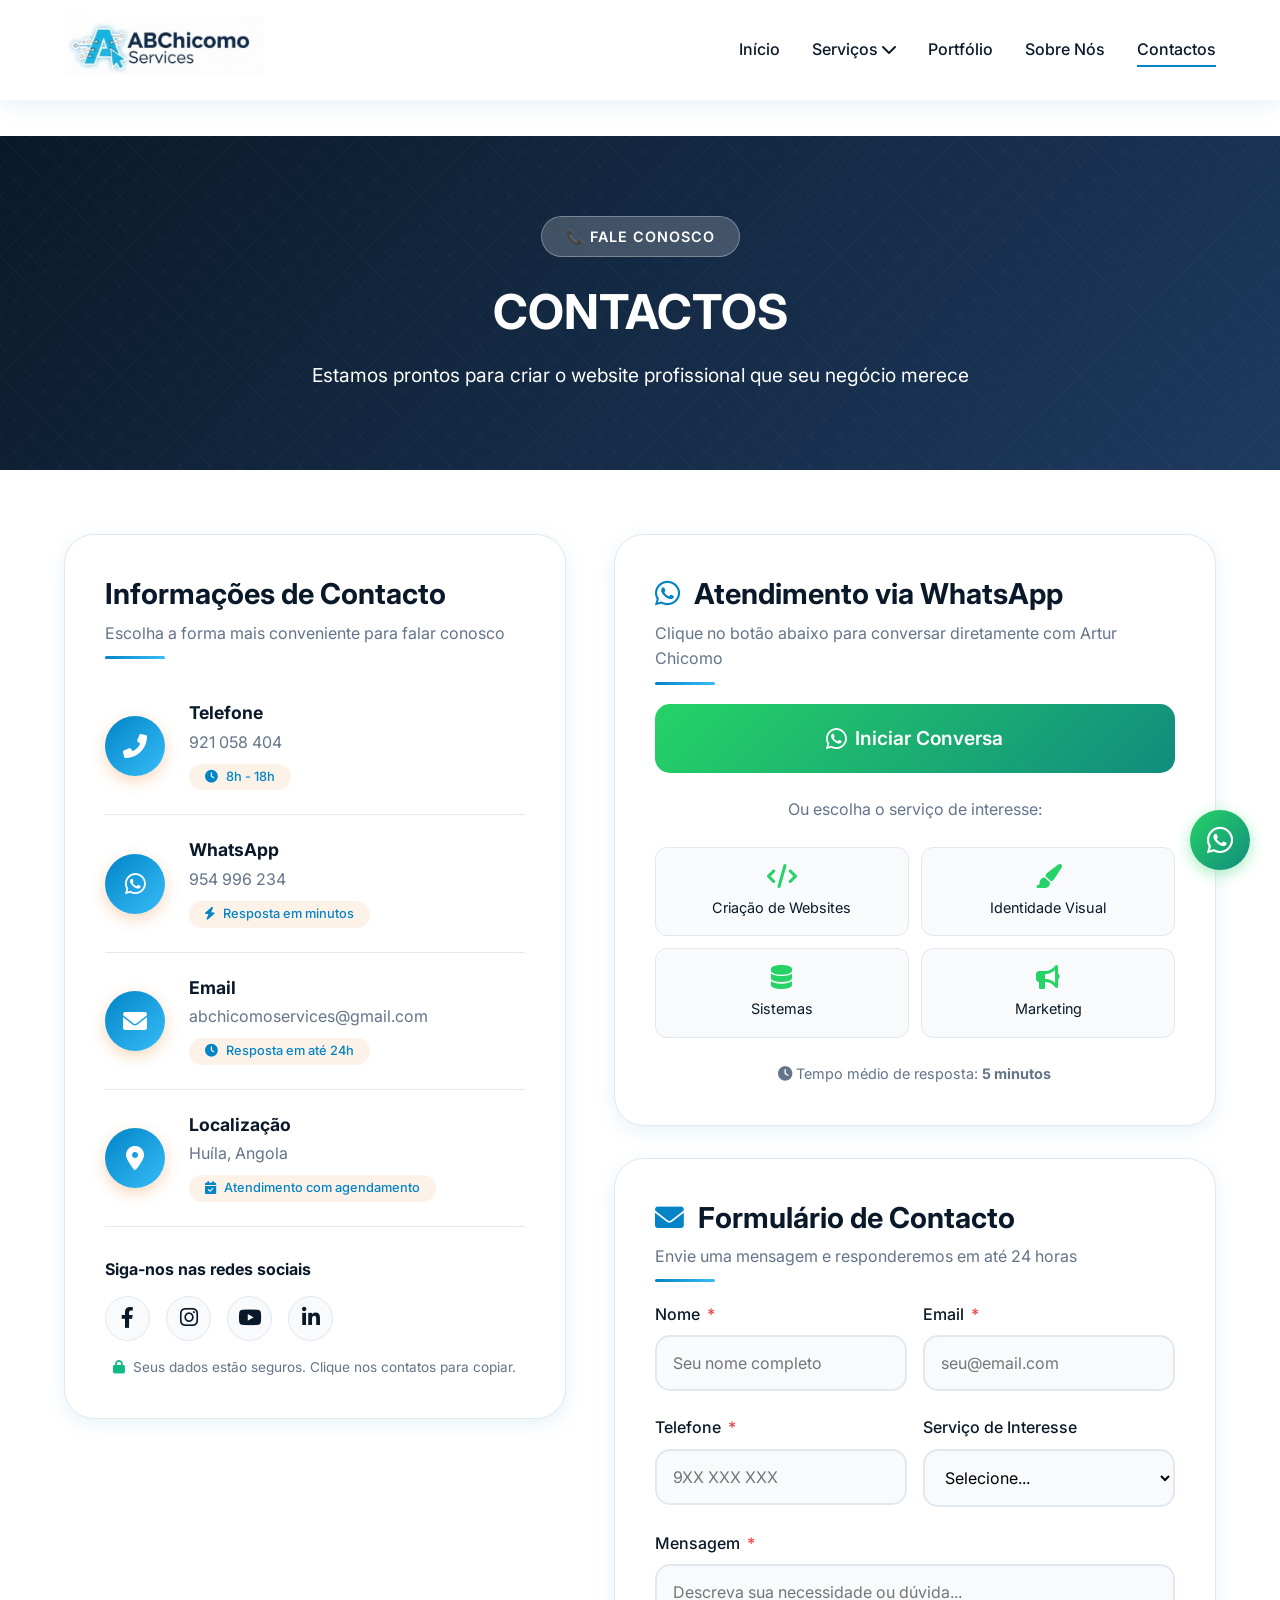
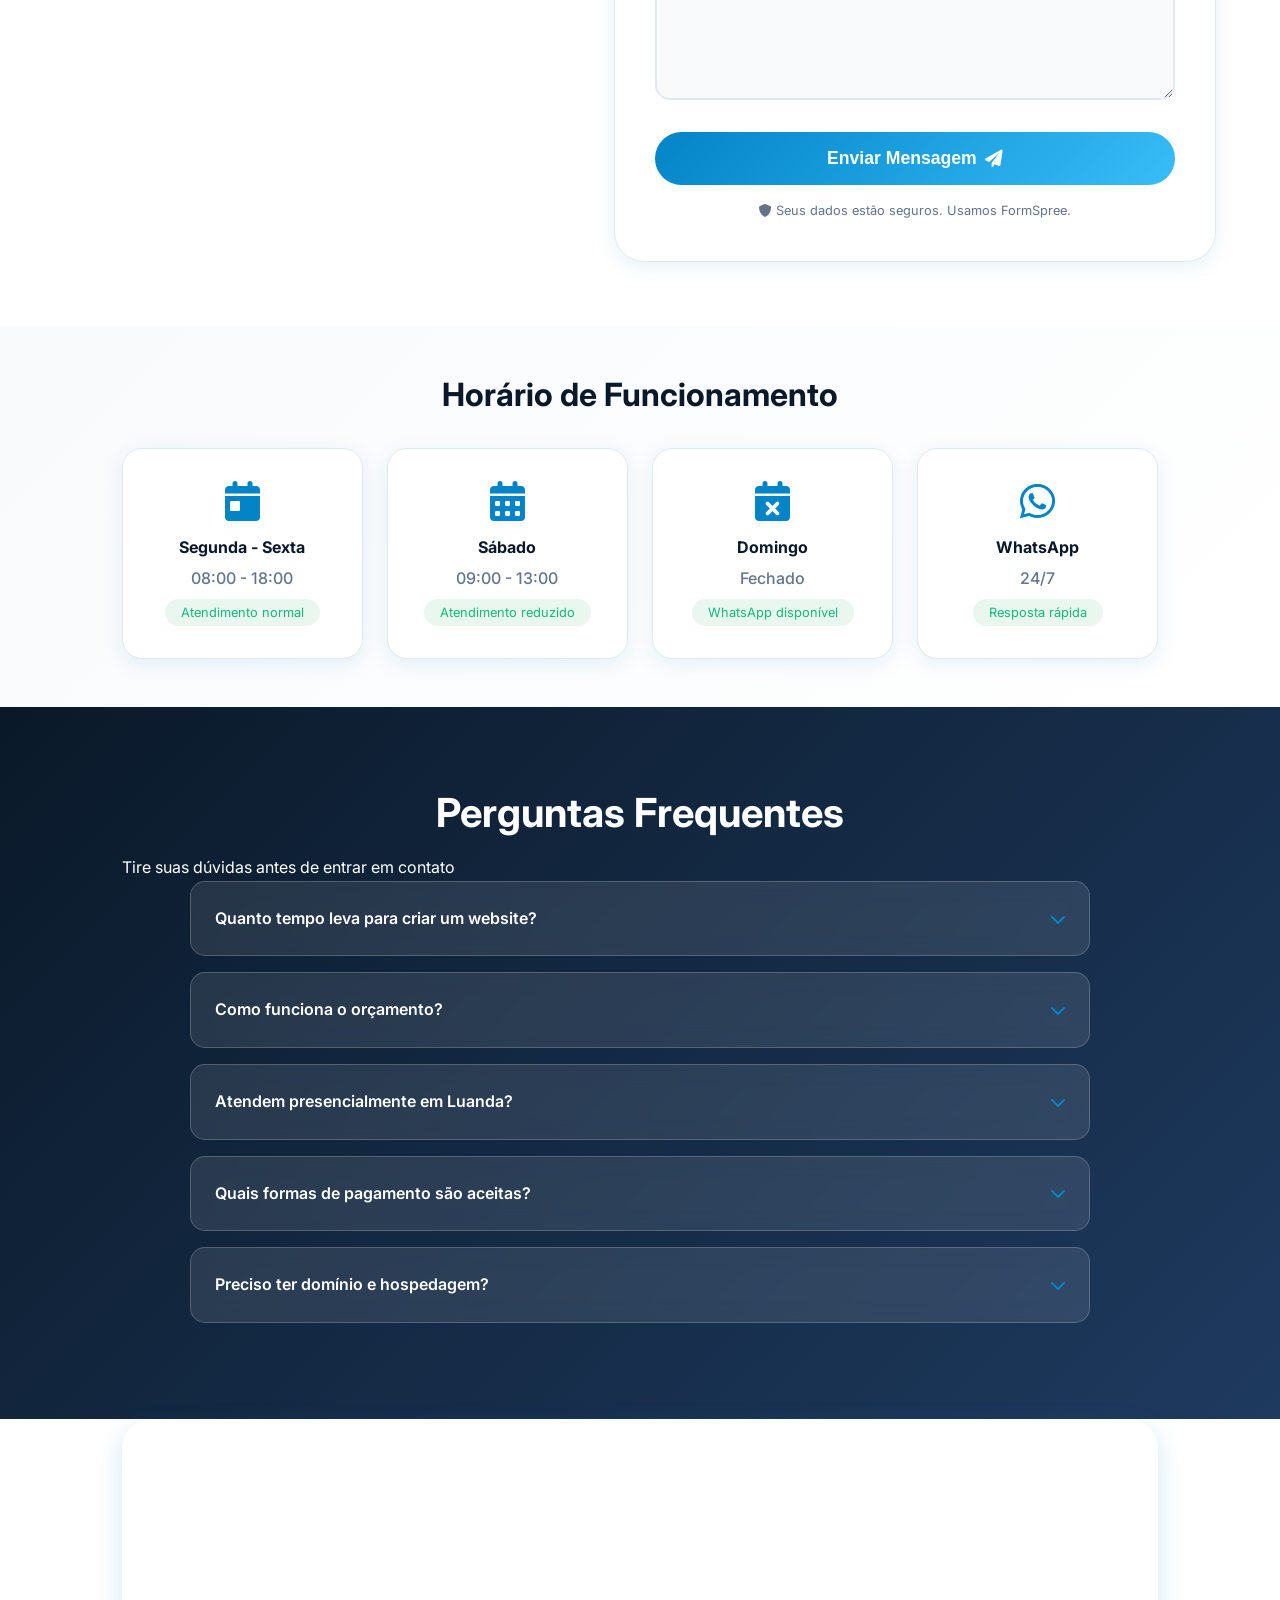
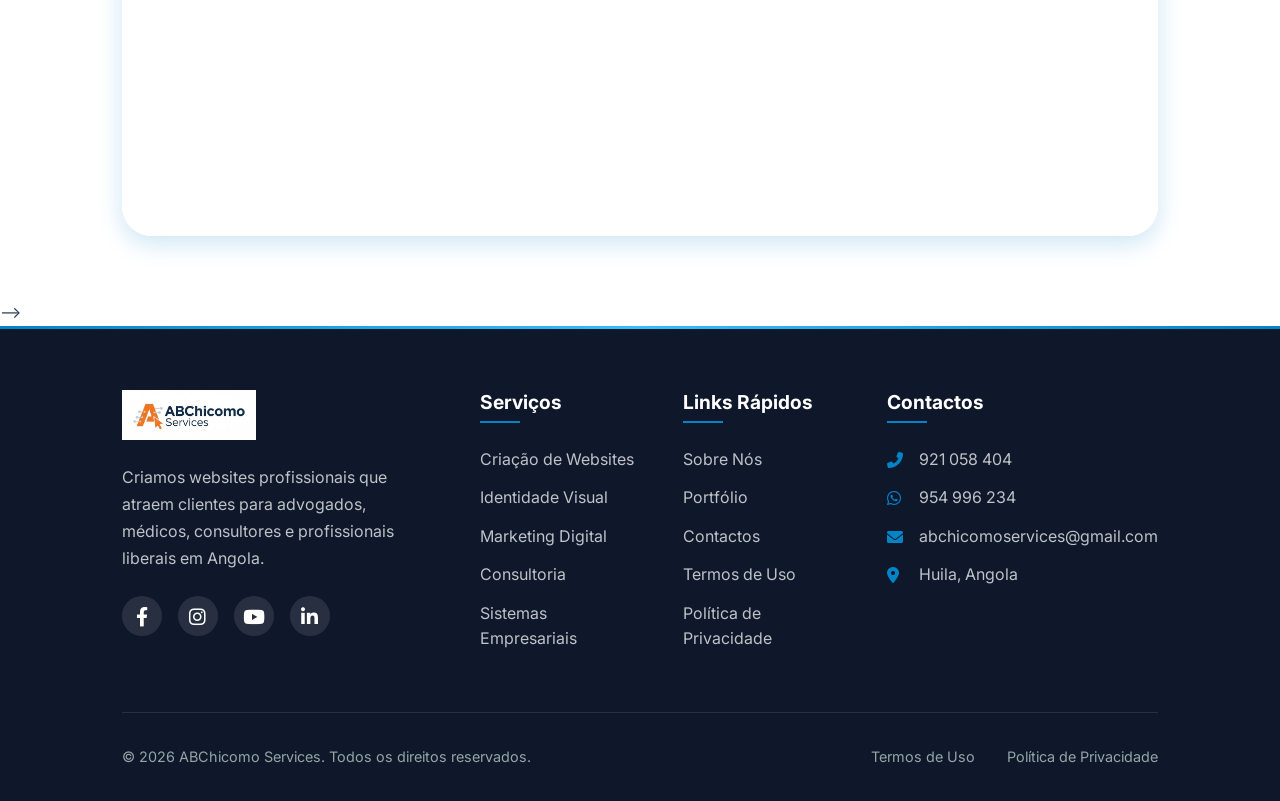
==== contato.html @ 0110e96f "Add files via upload" ====
<!doctype html>
<html lang="pt-AO">

<head>
    <meta charset="UTF-8" />
    <meta name="viewport" content="width=device-width, initial-scale=1.0" />
    <link rel="icon" type="image/x-icon" href="images/website/favicon.ico">
    <!-- Google tag (gtag.js) - Google Analytics -->
    <script async src="https://www.googletagmanager.com/gtag/js?id=G-79BJNDZDJR"></script>
    <script>
        window.dataLayer = window.dataLayer || [];
        function gtag() { dataLayer.push(arguments); }
        gtag('js', new Date());

        gtag('config', 'G-79BJNDZDJR');
    </script>

    <!-- TÍTULO OTIMIZADO PARA SEO -->
    <title>ABChicomo Services - Contactos | Criação de Sites em Angola</title>

    <!-- META DESCRIPTION OTIMIZADA -->
    <meta name="description"
        content="Entre em contacto com a ABChicomo Services. Atendimento via WhatsApp, telefone, email ou formulário. Especialistas em criação de websites para profissionais liberais em Angola." />

    <!-- PALAVRAS-CHAVE -->
    <meta name="keywords"
        content="contacto ABChicomo, WhatsApp Angola, criação de sites Luanda, telefone Artur Chicomo, email ABChicomo Services" />

    <!-- AUTHOR -->
    <meta name="author" content="Artur Chicomo - ABChicomo Services" />

    <!-- ROBOTS -->
    <meta name="robots" content="index, follow" />

    <!-- OPEN GRAPH PARA REDES SOCIAIS -->
    <meta property="og:title" content="Contactos - ABChicomo Services" />
    <meta property="og:description"
        content="Fale conosco pelo WhatsApp, telefone ou email. Estamos prontos para criar seu website profissional." />
    <meta property="og:type" content="website" />
    <meta property="og:url" content="https://abchicomo.vercel.app/contato.html" />
    <meta property="og:image" content="https://abchicomo.vercel.com/images/ABChicomo1.png" />

    <!-- FAVICON -->
    <link rel="icon" type="image/x-icon" href="images/website/favicon.ico">

    <!-- CSS PRINCIPAL -->
    <link rel="stylesheet" href="css/style.css" />

    <!-- CSS RESPONSIVO -->
    <link rel="stylesheet" href="css/responsive.css" />

    <!-- FONT AWESOME -->
    <link rel="stylesheet" href="https://cdnjs.cloudflare.com/ajax/libs/font-awesome/6.0.0/css/all.min.css" />

    <!-- GOOGLE FONTS -->
    <link href="https://fonts.googleapis.com/css2?family=Inter:wght@300;400;500;600;700&display=swap"
        rel="stylesheet" />

    <style>
        /* ===== ESTILOS ESPECÍFICOS DA PÁGINA DE CONTATO ===== */

        /* Hero Section */
        .contact-hero {
            background: linear-gradient(135deg,
                    var(--primary-color),
                    var(--secondary-color));
            color: white;
            padding: 5rem 5%;
            text-align: center;
            position: relative;
            overflow: hidden;
        }

        .contact-hero::before {
            content: "";
            position: absolute;
            top: 0;
            left: 0;
            right: 0;
            bottom: 0;
            background: url('data:image/svg+xml,<svg xmlns="http://www.w3.org/2000/svg" viewBox="0 0 100 100" opacity="0.1"><path d="M0 0 L100 100 M100 0 L0 100" stroke="white" stroke-width="1"/></svg>');
            background-size: 30px 30px;
            animation: move 20s linear infinite;
        }

        @keyframes move {
            from {
                transform: translateX(-50%) translateY(-50%);
            }

            to {
                transform: translateX(50%) translateY(50%);
            }
        }

        .contact-hero .container {
            position: relative;
            z-index: 2;
        }

        .contact-hero h1 {
            color: white;
            font-size: clamp(2rem, 5vw, 3rem);
            margin-bottom: 1rem;
            animation: fadeInUp 1s ease;
        }

        .contact-hero p {
            font-size: 1.2rem;
            opacity: 0.95;
            max-width: 700px;
            margin: 0 auto;
            animation: fadeInUp 1s ease 0.2s both;
        }

        .hero-badge {
            display: inline-block;
            background: rgba(255, 255, 255, 0.2);
            color: white;
            padding: 0.5rem 1.5rem;
            border-radius: 50px;
            font-weight: 600;
            font-size: 0.9rem;
            letter-spacing: 1px;
            margin-bottom: 1.5rem;
            backdrop-filter: blur(5px);
            border: 1px solid rgba(255, 255, 255, 0.3);
        }

        /* Grid Principal */
        .contact-grid {
            display: grid;
            grid-template-columns: 1fr 1.2fr;
            gap: 3rem;
            max-width: 1400px;
            margin: 0 auto;
            padding: 4rem 5%;
        }

        /* Cards de Informação */
        .contact-info-card {
            background: var(--white);
            border-radius: 30px;
            padding: 2.5rem;
            box-shadow: var(--shadow);
            height: fit-content;
            border: 1px solid var(--gray-light);
            transition: var(--transition);
        }

        .contact-info-card:hover {
            box-shadow: var(--shadow-hover);
        }

        .info-header {
            margin-bottom: 2rem;
            position: relative;
        }

        .info-header h3 {
            font-size: 1.8rem;
            color: var(--primary-color);
            margin-bottom: 0.5rem;
        }

        .info-header p {
            color: var(--gray);
        }

        .info-header::after {
            content: "";
            position: absolute;
            bottom: -0.8rem;
            left: 0;
            width: 60px;
            height: 3px;
            background: linear-gradient(90deg,
                    var(--accent-color),
                    var(--accent-light));
            border-radius: 3px;
        }

        .info-detail {
            display: flex;
            align-items: center;
            gap: 1.5rem;
            padding: 1.5rem 0;
            border-bottom: 1px solid var(--gray-light);
            transition: var(--transition);
            cursor: pointer;
        }

        .info-detail:hover {
            background: var(--light-bg);
            padding-left: 1rem;
            border-radius: 10px;
        }

        .info-detail:last-child {
            border-bottom: none;
        }

        .info-icon {
            width: 60px;
            height: 60px;
            background: linear-gradient(135deg,
                    var(--accent-color),
                    var(--accent-light));
            border-radius: 50%;
            display: flex;
            align-items: center;
            justify-content: center;
            color: white;
            font-size: 1.5rem;
            box-shadow: 0 5px 15px rgba(230, 126, 34, 0.3);
            transition: var(--transition);
        }

        .info-detail:hover .info-icon {
            transform: scale(1.1) rotate(5deg);
        }

        .info-text h4 {
            font-size: 1.1rem;
            margin-bottom: 0.3rem;
            color: var(--primary-color);
        }

        .info-text p,
        .info-text a {
            color: var(--gray);
            text-decoration: none;
            transition: var(--transition);
            font-size: 1rem;
        }

        .info-text a:hover {
            color: var(--accent-color);
        }

        .info-badge {
            display: inline-block;
            background: rgba(230, 126, 34, 0.1);
            color: var(--accent-color);
            padding: 0.2rem 1rem;
            border-radius: 50px;
            font-size: 0.8rem;
            font-weight: 500;
            margin-top: 0.5rem;
        }

        .info-badge i {
            margin-right: 0.3rem;
        }

        /* Redes Sociais */
        .social-section {
            margin-top: 2rem;
        }

        .social-section h4 {
            margin-bottom: 1rem;
            color: var(--primary-color);
        }

        .social-grid {
            display: flex;
            gap: 1rem;
            flex-wrap: wrap;
        }

        .social-circle {
            width: 45px;
            height: 45px;
            background: var(--light-bg);
            border-radius: 50%;
            display: flex;
            align-items: center;
            justify-content: center;
            color: var(--primary-color);
            font-size: 1.3rem;
            transition: var(--transition);
            text-decoration: none;
            border: 1px solid var(--gray-light);
        }

        .social-circle:hover {
            background: var(--accent-color);
            color: white;
            transform: translateY(-5px);
            border-color: var(--accent-color);
        }

        /* Cards de Formulário */
        .contact-form-card {
            background: var(--white);
            border-radius: 30px;
            padding: 2.5rem;
            box-shadow: var(--shadow);
            margin-bottom: 2rem;
            border: 1px solid var(--gray-light);
            transition: var(--transition);
        }

        .contact-form-card:hover {
            box-shadow: var(--shadow-hover);
        }

        .contact-form-card:last-child {
            margin-bottom: 0;
        }

        .form-header {
            margin-bottom: 2rem;
            position: relative;
        }

        .form-header h3 {
            font-size: 1.8rem;
            color: var(--primary-color);
            margin-bottom: 0.5rem;
        }

        .form-header h3 i {
            color: var(--accent-color);
            margin-right: 0.5rem;
        }

        .form-header p {
            color: var(--gray);
        }

        .form-header::after {
            content: "";
            position: absolute;
            bottom: -0.8rem;
            left: 0;
            width: 60px;
            height: 3px;
            background: linear-gradient(90deg,
                    var(--accent-color),
                    var(--accent-light));
            border-radius: 3px;
        }

        /* Formulário */
        .form-group {
            margin-bottom: 1.5rem;
        }

        .form-group label {
            display: block;
            margin-bottom: 0.5rem;
            font-weight: 500;
            color: var(--primary-color);
        }

        .form-group label span {
            color: var(--danger-color);
            margin-left: 0.2rem;
        }

        .form-group input,
        .form-group select,
        .form-group textarea {
            width: 100%;
            padding: 1rem;
            border: 2px solid var(--gray-light);
            border-radius: 15px;
            font-size: 1rem;
            transition: var(--transition);
            background: var(--light-bg);
            font-family: inherit;
        }

        .form-group input:focus,
        .form-group select:focus,
        .form-group textarea:focus {
            outline: none;
            border-color: var(--accent-color);
            background: var(--white);
            box-shadow: 0 0 0 4px rgba(230, 126, 34, 0.1);
        }

        .form-group textarea {
            resize: vertical;
            min-height: 120px;
        }

        .form-row {
            display: grid;
            grid-template-columns: 1fr 1fr;
            gap: 1rem;
        }

        /* Botões */
        .btn-submit {
            background: linear-gradient(135deg,
                    var(--accent-color),
                    var(--accent-light));
            color: white;
            border: none;
            padding: 1rem 2rem;
            border-radius: 50px;
            font-size: 1.1rem;
            font-weight: 600;
            cursor: pointer;
            transition: var(--transition);
            width: 100%;
            display: flex;
            align-items: center;
            justify-content: center;
            gap: 0.5rem;
        }

        .btn-submit:hover {
            transform: translateY(-3px);
            box-shadow: 0 10px 25px rgba(230, 126, 34, 0.3);
        }

        .btn-submit i {
            transition: var(--transition);
        }

        .btn-submit:hover i {
            transform: translateX(5px);
        }

        .btn-whatsapp {
            background: linear-gradient(135deg, #25d366, #128c7e);
            color: white;
            border: none;
            padding: 1.2rem;
            border-radius: 15px;
            font-size: 1.2rem;
            font-weight: 600;
            cursor: pointer;
            transition: var(--transition);
            width: 100%;
            display: flex;
            align-items: center;
            justify-content: center;
            gap: 0.5rem;
            text-decoration: none;
            margin-bottom: 1.5rem;
        }

        .btn-whatsapp:hover {
            transform: translateY(-3px);
            box-shadow: 0 10px 25px rgba(37, 211, 102, 0.3);
        }

        .btn-whatsapp i {
            font-size: 1.5rem;
        }

        /* Opções de WhatsApp */
        .whatsapp-options {
            display: grid;
            grid-template-columns: repeat(2, 1fr);
            gap: 0.8rem;
            margin: 1.5rem 0;
        }

        .whatsapp-option {
            background: var(--light-bg);
            padding: 1rem 0.8rem;
            border-radius: 12px;
            text-align: center;
            text-decoration: none;
            color: var(--primary-color);
            font-size: 0.9rem;
            transition: var(--transition);
            border: 1px solid var(--gray-light);
            display: flex;
            flex-direction: column;
            align-items: center;
            gap: 0.3rem;
        }

        .whatsapp-option i {
            font-size: 1.5rem;
            color: #25d366;
            margin-bottom: 0.2rem;
        }

        .whatsapp-option:hover {
            background: #25d366;
            color: white;
            border-color: #25d366;
            transform: translateY(-3px);
            box-shadow: 0 5px 15px rgba(37, 211, 102, 0.2);
        }

        .whatsapp-option:hover i {
            color: white;
        }

        /* Horário de Funcionamento */
        .hours-section {
            padding: 3rem 5%;
            background: linear-gradient(135deg, var(--light-bg), white);
        }

        .hours-section h3 {
            text-align: center;
            font-size: 2rem;
            margin-bottom: 2rem;
            color: var(--primary-color);
        }

        .business-hours {
            display: grid;
            grid-template-columns: repeat(auto-fit, minmax(200px, 1fr));
            gap: 1.5rem;
            max-width: 1200px;
            margin: 0 auto;
        }

        .hours-item {
            background: var(--white);
            padding: 2rem 1.5rem;
            border-radius: 20px;
            text-align: center;
            box-shadow: var(--shadow);
            transition: var(--transition);
            border: 1px solid var(--gray-light);
        }

        .hours-item:hover {
            transform: translateY(-5px);
            box-shadow: var(--shadow-hover);
            border-color: var(--accent-color);
        }

        .hours-item i {
            font-size: 2.5rem;
            color: var(--accent-color);
            margin-bottom: 1rem;
        }

        .hours-item h4 {
            margin-bottom: 0.5rem;
            color: var(--primary-color);
        }

        .hours-item p {
            color: var(--gray);
            font-weight: 500;
        }

        .hours-badge {
            display: inline-block;
            background: rgba(39, 174, 96, 0.1);
            color: var(--success-color);
            padding: 0.2rem 1rem;
            border-radius: 50px;
            font-size: 0.8rem;
            margin-top: 0.5rem;
        }

        /* FAQ Section */
        .faq-contact {
            background: linear-gradient(135deg,
                    var(--primary-color),
                    var(--secondary-color));
            padding: 5rem 5%;
            color: white;
        }

        .faq-contact h2 {
            color: white;
            text-align: center;
            font-size: clamp(2rem, 4vw, 2.5rem);
            margin-bottom: 1rem;
        }

        .faq-contact>p {
            text-align: center;
            color: rgba(255, 255, 255, 0.8);
            margin-bottom: 3rem;
        }

        .faq-grid {
            max-width: 900px;
            margin: 0 auto;
        }

        .faq-item {
            background: rgba(255, 255, 255, 0.1);
            border-radius: 15px;
            margin-bottom: 1rem;
            overflow: hidden;
            backdrop-filter: blur(10px);
            border: 1px solid rgba(255, 255, 255, 0.2);
        }

        .faq-question {
            padding: 1.5rem;
            cursor: pointer;
            display: flex;
            justify-content: space-between;
            align-items: center;
            font-weight: 600;
            color: white;
            transition: var(--transition);
        }

        .faq-question:hover {
            background: rgba(255, 255, 255, 0.15);
        }

        .faq-question i {
            transition: var(--transition);
            color: var(--accent-color);
        }

        .faq-question.active i {
            transform: rotate(180deg);
        }

        .faq-answer {
            padding: 0 1.5rem 1.5rem;
            color: rgba(255, 255, 255, 0.8);
            line-height: 1.6;
            display: none;
        }

        .faq-answer.show {
            display: block;
        }

        /* Mapa (opcional) */
        .map-section {
            padding: 0 5% 4rem;
        }

        .map-container {
            max-width: 1200px;
            margin: 0 auto;
            border-radius: 30px;
            overflow: hidden;
            box-shadow: var(--shadow-hover);
            border: 5px solid white;
        }

        /* Nota de segurança */
        .security-note {
            display: flex;
            align-items: center;
            gap: 0.5rem;
            justify-content: center;
            margin-top: 1rem;
            font-size: 0.85rem;
            color: var(--gray);
        }

        .security-note i {
            color: var(--success-color);
        }

        /* Responsividade */
        @media (max-width: 992px) {
            .contact-grid {
                grid-template-columns: 1fr;
            }

            .contact-hero h1 {
                font-size: 2rem;
            }
        }

        @media (max-width: 768px) {
            .form-row {
                grid-template-columns: 1fr;
            }

            .info-detail {
                flex-direction: row;
                text-align: left;
            }

            .whatsapp-options {
                grid-template-columns: 1fr;
            }

            .business-hours {
                grid-template-columns: 1fr;
            }

            .social-grid {
                justify-content: flex-start;
            }
        }

        @media (max-width: 480px) {

            .contact-info-card,
            .contact-form-card {
                padding: 1.5rem;
            }

            .info-detail {
                flex-direction: column;
                text-align: center;
            }

            .info-header::after {
                left: 50%;
                transform: translateX(-50%);
            }

            .social-grid {
                justify-content: center;
            }
        }
    </style>
</head>

<body>
    <!-- WhatsApp Button - Flutuante -->
    <a href="https://wa.me/24495499264?text=Olá!%20Gostaria%20de%20saber%20mais%20sobre%20a%20criação%20de%20um%20website%20profissional"
        class="whatsapp-float" target="_blank" aria-label="Fale conosco no WhatsApp">
        <i class="fab fa-whatsapp"></i>
    </a>

    <!-- Header com LOGO -->
    <header>
        <nav>
            <div class="logo">
                <a href="index.html">
                    <img src="images/website/navbar.png" alt="ABChicomo Services - Criação de Sites em Angola"
                        class="logo-img" />
                </a>
            </div>
            <div class="hamburger" id="hamburger">
                <span></span>
                <span></span>
                <span></span>
            </div>
            <ul class="nav-menu" id="nav-menu">
                <li><a href="index.html">Início</a></li>
                <li class="dropdown">
                    <a href="#" class="dropdown-toggle">Serviços <i class="fas fa-chevron-down"></i></a>
                    <div class="dropdown-content">
                        <a href="servicos/desenvolvimento.html">Criação de Websites</a>
                        <a href="servicos/identidade-visual.html">Identidade Visual</a>
                        <a href="servicos/marketing-digital.html">Marketing Digital</a>
                        <a href="servicos/consultoria.html">Consultoria</a>
                        <a href="servicos/sistemas.html">Sistemas Empresariais</a>
                    </div>
                </li>
                <li><a href="portfolio.html">Portfólio</a></li>
                <li><a href="sobre.html">Sobre Nós</a></li>
                <li><a href="contato.html" class="active">Contactos</a></li>
            </ul>
        </nav>
    </header>

    <!-- Breadcrumb (opcional, mas bom para SEO) -->
    <div class="breadcrumb">
        <div class="container">
            <ul>
                <li><a href="index.html">Início</a></li>
                <li>Contactos</li>
            </ul>
        </div>
    </div>

    <main>
        <!-- Hero Section -->
        <section class="contact-hero">
            <div class="container">
                <span class="hero-badge">📞 FALE CONOSCO</span>
                <h1>CONTACTOS</h1>
                <p>
                    Estamos prontos para criar o website profissional que seu negócio
                    merece
                </p>
            </div>
        </section>

        <!-- Contact Grid -->
        <div class="contact-grid">
            <!-- Informações de Contacto -->
            <div class="contact-info-card">
                <div class="info-header">
                    <h3>Informações de Contacto</h3>
                    <p>Escolha a forma mais conveniente para falar conosco</p>
                </div>

                <div class="info-detail" data-copy="921058404">
                    <div class="info-icon">
                        <i class="fas fa-phone-alt"></i>
                    </div>
                    <div class="info-text">
                        <h4>Telefone</h4>
                        <p><a href="tel:+244921058404">921 058 404</a></p>
                        <span class="info-badge"><i class="fas fa-clock"></i> 8h - 18h</span>
                    </div>
                </div>

                <div class="info-detail" data-copy="954996234">
                    <div class="info-icon">
                        <i class="fab fa-whatsapp"></i>
                    </div>
                    <div class="info-text">
                        <h4>WhatsApp</h4>
                        <p>
                            <a href="https://wa.me/244954996234" target="_blank">954 996 234</a>
                        </p>
                        <span class="info-badge"><i class="fas fa-bolt"></i> Resposta em minutos</span>
                    </div>
                </div>

                <div class="info-detail" data-copy="abchicomoservices@gmail.com">
                    <div class="info-icon">
                        <i class="fas fa-envelope"></i>
                    </div>
                    <div class="info-text">
                        <h4>Email</h4>
                        <p>
                            <a href="mailto:abchicomoservices@gmail.com">abchicomoservices@gmail.com</a>
                        </p>
                        <span class="info-badge"><i class="fas fa-clock"></i> Resposta em até 24h</span>
                    </div>
                </div>

                <div class="info-detail">
                    <div class="info-icon">
                        <i class="fas fa-map-marker-alt"></i>
                    </div>
                    <div class="info-text">
                        <h4>Localização</h4>
                        <p>Huíla, Angola</p>
                        <span class="info-badge"><i class="fas fa-calendar-check"></i> Atendimento com
                            agendamento</span>
                    </div>
                </div>

                <div class="social-section">
                    <h4>Siga-nos nas redes sociais</h4>
                    <div class="social-grid">
                        <a href="https://facebook.com/ABChicomo" class="social-circle" target="_blank"
                            aria-label="Facebook"><i class="fab fa-facebook-f"></i></a>
                        <a href="https://instagram.com/ABChicomoServices" class="social-circle" target="_blank"
                            aria-label="Instagram"><i class="fab fa-instagram"></i></a>
                        <a href="https://youtube.com/@ABChicomo" class="social-circle" target="_blank"
                            aria-label="YouTube"><i class="fab fa-youtube"></i></a>
                        <a href="https://linkedin.com/company/abchicomo" class="social-circle" target="_blank"
                            aria-label="LinkedIn"><i class="fab fa-linkedin-in"></i></a>
                    </div>
                </div>

                <div class="security-note">
                    <i class="fas fa-lock"></i>
                    <span>Seus dados estão seguros. Clique nos contatos para copiar.</span>
                </div>
            </div>

            <!-- Formulários e WhatsApp -->
            <div>
                <!-- Opção 1: WhatsApp (Atendimento Rápido) -->
                <div class="contact-form-card">
                    <div class="form-header">
                        <h3><i class="fab fa-whatsapp"></i> Atendimento via WhatsApp</h3>
                        <p>
                            Clique no botão abaixo para conversar diretamente com Artur
                            Chicomo
                        </p>
                    </div>

                    <a href="https://wa.me/244954996234?text=Olá!%20Gostaria%20de%20saber%20mais%20sobre%20a%20criação%20de%20um%20website%20profissional"
                        class="btn-whatsapp" target="_blank">
                        <i class="fab fa-whatsapp"></i> Iniciar Conversa
                    </a>

                    <p style="
                text-align: center;
                color: var(--gray);
                margin-bottom: 1rem;
              ">
                        Ou escolha o serviço de interesse:
                    </p>

                    <div class="whatsapp-options">
                        <a href="https://wa.me/244954996234?text=Olá!%20Tenho%20interesse%20no%20serviço%20de%20CRIAÇÃO%20DE%20WEBSITES"
                            class="whatsapp-option" target="_blank">
                            <i class="fas fa-code"></i>
                            <span>Criação de Websites</span>
                        </a>
                        <a href="https://wa.me/244954996234?text=Olá!%20Tenho%20interesse%20no%20serviço%20de%20IDENTIDADE%20VISUAL"
                            class="whatsapp-option" target="_blank">
                            <i class="fas fa-paint-brush"></i>
                            <span>Identidade Visual</span>
                        </a>
                        <a href="https://wa.me/24495499264?text=Olá!%20Tenho%20interesse%20no%20serviço%20de%20SISTEMAS%20EMPRESARIAIS"
                            class="whatsapp-option" target="_blank">
                            <i class="fas fa-database"></i>
                            <span>Sistemas</span>
                        </a>
                        <a href="https://wa.me/24495499264?text=Olá!%20Tenho%20interesse%20no%20serviço%20de%20MARKETING%20DIGITAL"
                            class="whatsapp-option" target="_blank">
                            <i class="fas fa-bullhorn"></i>
                            <span>Marketing</span>
                        </a>
                    </div>

                    <p style="
                margin-top: 1rem;
                font-size: 0.9rem;
                color: var(--gray);
                text-align: center;
              ">
                        <i class="fas fa-clock"></i> Tempo médio de resposta:
                        <strong>5 minutos</strong>
                    </p>
                </div>

                <!-- Opção 2: Formulário de Contacto -->
                <div class="contact-form-card">
                    <div class="form-header">
                        <h3><i class="fas fa-envelope"></i> Formulário de Contacto</h3>
                        <p>Envie uma mensagem e responderemos em até 24 horas</p>
                    </div>

                    <form id="contactForm" action="https://formspree.io/f/xreakbde" method="POST">
                        <!-- Configurações do FormSubmit -->
                        <input type="hidden" name="_next" value="https://abchicomo.vercel.app/obrigado.html" />
                        <input type="hidden" name="_subject" value="Novo contacto do site - ABChicomo Services" />
                        <input type="hidden" name="_captcha" value="false" />
                        <input type="hidden" name="_template" value="table" />
                        <input type="hidden" name="_autoresponse"
                            value="Obrigado pelo contacto! Responderemos em breve." />

                        <!-- Campo anti-spam -->
                        <input type="text" name="_honey" style="display: none" />

                        <div class="form-row">
                            <div class="form-group">
                                <label>Nome <span>*</span></label>
                                <input type="text" name="nome" placeholder="Seu nome completo" required />
                            </div>

                            <div class="form-group">
                                <label>Email <span>*</span></label>
                                <input type="email" name="email" placeholder="seu@email.com" required />
                            </div>
                        </div>

                        <div class="form-row">
                            <div class="form-group">
                                <label>Telefone <span>*</span></label>
                                <input type="text" id="telefone" name="telefone" placeholder="9XX XXX XXX" required />
                            </div>

                            <div class="form-group">
                                <label>Serviço de Interesse</label>
                                <select name="servico">
                                    <option value="">Selecione...</option>
                                    <option value="Criação de Websites">
                                        Criação de Websites
                                    </option>
                                    <option value="Identidade Visual">Identidade Visual</option>
                                    <option value="Sistemas Empresariais">
                                        Sistemas Empresariais
                                    </option>
                                    <option value="Marketing Digital">Marketing Digital</option>
                                    <option value="Consultoria">Consultoria</option>
                                    <option value="Outro">Outro</option>
                                </select>
                            </div>
                        </div>

                        <div class="form-group">
                            <label>Mensagem <span>*</span></label>
                            <textarea name="mensagem" rows="5" placeholder="Descreva sua necessidade ou dúvida..."
                                required></textarea>
                        </div>

                        <button type="submit" class="btn-submit">
                            <span>Enviar Mensagem</span>
                            <i class="fas fa-paper-plane"></i>
                        </button>
                    </form>

                    <p style="
                text-align: center;
                margin-top: 1rem;
                font-size: 0.8rem;
                color: var(--gray);
              ">
                        <i class="fas fa-shield-alt"></i> Seus dados estão seguros. Usamos
                        FormSpree.
                    </p>
                </div>
            </div>
        </div>

        <!-- Horário de Funcionamento -->
        <section class="hours-section">
            <div class="container">
                <h3>Horário de Funcionamento</h3>
                <div class="business-hours">
                    <div class="hours-item">
                        <i class="fas fa-calendar-day"></i>
                        <h4>Segunda - Sexta</h4>
                        <p>08:00 - 18:00</p>
                        <span class="hours-badge">Atendimento normal</span>
                    </div>
                    <div class="hours-item">
                        <i class="fas fa-calendar-alt"></i>
                        <h4>Sábado</h4>
                        <p>09:00 - 13:00</p>
                        <span class="hours-badge">Atendimento reduzido</span>
                    </div>
                    <div class="hours-item">
                        <i class="fas fa-calendar-times"></i>
                        <h4>Domingo</h4>
                        <p>Fechado</p>
                        <span class="hours-badge">WhatsApp disponível</span>
                    </div>
                    <div class="hours-item">
                        <i class="fab fa-whatsapp"></i>
                        <h4>WhatsApp</h4>
                        <p>24/7</p>
                        <span class="hours-badge">Resposta rápida</span>
                    </div>
                </div>
            </div>
        </section>

        <!-- FAQ Section -->
        <section class="faq-contact">
            <div class="container">
                <h2>Perguntas Frequentes</h2>
                <p>Tire suas dúvidas antes de entrar em contato</p>

                <div class="faq-grid">
                    <div class="faq-item">
                        <div class="faq-question" onclick="toggleFaq(this)">
                            <span>Quanto tempo leva para criar um website?</span>
                            <i class="fas fa-chevron-down"></i>
                        </div>
                        <div class="faq-answer">
                            <p>
                                O prazo varia conforme o pacote escolhido: Pacote Presença
                                (5-7 dias), Profissional (10-15 dias) e Autoridade (15-20
                                dias). Trabalhamos com agilidade sem comprometer a qualidade.
                            </p>
                        </div>
                    </div>

                    <div class="faq-item">
                        <div class="faq-question" onclick="toggleFaq(this)">
                            <span>Como funciona o orçamento?</span>
                            <i class="fas fa-chevron-down"></i>
                        </div>
                        <div class="faq-answer">
                            <p>
                                Após recebermos sua solicitação pelo WhatsApp ou formulário,
                                analisamos suas necessidades e preparamos um orçamento
                                personalizado, enviado em até 48 horas.
                            </p>
                        </div>
                    </div>

                    <div class="faq-item">
                        <div class="faq-question" onclick="toggleFaq(this)">
                            <span>Atendem presencialmente em Luanda?</span>
                            <i class="fas fa-chevron-down"></i>
                        </div>
                        <div class="faq-answer">
                            <p>
                                Sim, realizamos atendimento presencial em Luanda mediante
                                agendamento prévio. Para outras províncias, oferecemos suporte
                                totalmente remoto.
                            </p>
                        </div>
                    </div>

                    <div class="faq-item">
                        <div class="faq-question" onclick="toggleFaq(this)">
                            <span>Quais formas de pagamento são aceitas?</span>
                            <i class="fas fa-chevron-down"></i>
                        </div>
                        <div class="faq-answer">
                            <p>
                                Aceitamos transferência bancária, depósito em conta,
                                Multicaixa Express (até 3x) e dinheiro para atendimentos
                                presenciais.
                            </p>
                        </div>
                    </div>

                    <div class="faq-item">
                        <div class="faq-question" onclick="toggleFaq(this)">
                            <span>Preciso ter domínio e hospedagem?</span>
                            <i class="fas fa-chevron-down"></i>
                        </div>
                        <div class="faq-answer">
                            <p>
                                Nós podemos orientar na compra do domínio e hospedagem, ou
                                você pode utilizar os que já possui. Incluímos suporte para
                                configuração em todos os pacotes.
                            </p>
                        </div>
                    </div>
                </div>
            </div>
        </section>

        <!-- Mapa (opcional - se quiser mostrar localização) -->
        <section class="map-section">
            <div class="container">
                <div class="map-container">
                    <iframe
                        src="https://www.google.com/maps/embed?pb=!1m18!1m12!1m3!1d126140.94244276925!2d13.22478205!3d-8.8388889!2m3!1f0!2f0!3f0!3m2!1i1024!2i768!4f13.1!3m3!1m2!1s0x1a51f3b0b0b0b0b%3A0x0!2sLuanda!5e0!3m2!1spt-PT!2sao!4v1234567890"
                        width="100%" height="400" style="border:0;" allowfullscreen="" loading="lazy">
                    </iframe>
                </div>
            </div>
        </section>
        -->
    </main>

    <!-- Footer com LOGO -->
    <footer>
        <div class="container">
            <div class="footer-grid">
                <div class="footer-section">
                    <img src="images/website/footer.jpg" alt="ABChicomo Services" class="footer-logo">
                    <p class="footer-description">Criamos websites profissionais que atraem clientes para advogados,
                        médicos, consultores e profissionais liberais em Angola.</p>
                    <div class="footer-social">
                        <a href="https://facebook.com/ABChicomo" class="social-link" target="_blank"
                            aria-label="Facebook"><i class="fab fa-facebook-f"></i></a>
                        <a href="https://instagram.com/Abchicomo" class="social-link" target="_blank"
                            aria-label="Instagram"><i class="fab fa-instagram"></i></a>
                        <a href="https://www.youtube.com/@abchicomo" class="social-link" target="_blank"
                            aria-label="YouTube"><i class="fab fa-youtube"></i></a>
                        <a href="https://linkedin.com/company/abchicomo" class="social-link" target="_blank"
                            aria-label="LinkedIn"><i class="fab fa-linkedin-in"></i></a>
                    </div>
                </div>
                <div class="footer-section">
                    <h3>Serviços</h3>
                    <ul class="footer-links">
                        <li><a href="servicos/desenvolvimento.html">Criação de Websites</a></li>
                        <li><a href="servicos/identidade-visual.html">Identidade Visual</a></li>
                        <li><a href="servicos/marketing-digital.html">Marketing Digital</a></li>
                        <li><a href="servicos/consultoria.html">Consultoria</a></li>
                        <li><a href="servicos/sistemas.html">Sistemas Empresariais</a></li>
                    </ul>
                </div>
                <div class="footer-section">
                    <h3>Links Rápidos</h3>
                    <ul class="footer-links">
                        <li><a href="sobre.html">Sobre Nós</a></li>
                        <li><a href="portfolio.html">Portfólio</a></li>
                        <li><a href="contato.html">Contactos</a></li>
                        <li><a href="termos.html">Termos de Uso</a></li>
                        <li><a href="privacidade.html">Política de Privacidade</a></li>
                    </ul>
                </div>
                <div class="footer-section">
                    <h3>Contactos</h3>
                    <ul class="footer-contact">
                        <li><i class="fas fa-phone-alt"></i> 921 058 404</li>
                        <li><i class="fab fa-whatsapp"></i> 954 996 234</li>
                        <li><i class="fas fa-envelope"></i> abchicomoservices@gmail.com</li>
                        <li><i class="fas fa-map-marker-alt"></i> Huila, Angola</li>
                    </ul>
                </div>
            </div>
            <div class="footer-bottom">
                <div class="copyright">
                    <p>&copy; <span class="current-year">2024</span> ABChicomo Services. Todos os direitos reservados.
                    </p>
                </div>
                <div class="footer-bottom-links">
                    <a href="termos.html">Termos de Uso</a>
                    <a href="privacidade.html">Política de Privacidade</a>
                </div>
            </div>
        </div>
    </footer>

    <script>
        // Função para FAQ
        function toggleFaq(element) {
            element.classList.toggle("active");
            const answer = element.nextElementSibling;
            answer.classList.toggle("show");

            const icon = element.querySelector("i");
            if (answer.classList.contains("show")) {
                icon.style.transform = "rotate(180deg)";
            } else {
                icon.style.transform = "rotate(0deg)";
            }
        }

        // Fechar FAQ ao clicar em outro (opcional)
        document.addEventListener("DOMContentLoaded", function () {
            const faqItems = document.querySelectorAll(".faq-item");

            faqItems.forEach((item) => {
                const question = item.querySelector(".faq-question");

                question.addEventListener("click", function () {
                    // Fechar outros FAQs
                    faqItems.forEach((otherItem) => {
                        if (otherItem !== item) {
                            const otherQuestion = otherItem.querySelector(".faq-question");
                            const otherAnswer = otherItem.querySelector(".faq-answer");
                            const otherIcon = otherQuestion.querySelector("i");

                            otherQuestion.classList.remove("active");
                            otherAnswer.classList.remove("show");
                            otherIcon.style.transform = "rotate(0deg)";
                        }
                    });
                });
            });
        });

        // Máscara de telefone (fallback caso o main.js não tenha)
        document.addEventListener("DOMContentLoaded", function () {
            const phoneInput = document.getElementById("telefone");

            if (phoneInput) {
                phoneInput.addEventListener("input", function (e) {
                    let value = e.target.value.replace(/\D/g, "");

                    if (value.length > 0) {
                        if (value.length <= 3) {
                            value = value;
                        } else if (value.length <= 6) {
                            value = value.substring(0, 3) + " " + value.substring(3);
                        } else {
                            value =
                                value.substring(0, 3) +
                                " " +
                                value.substring(3, 6) +
                                " " +
                                value.substring(6, 9);
                        }
                    }

                    e.target.value = value;
                });
            }
        });
    </script>

    <!-- Script principal -->
    <script src="js/main.js"></script>
</body>

</html>
---- css/style.css ----
/* ===== RESET E VARIÁVEIS ===== */
* {
    margin: 0;
    padding: 0;
    box-sizing: border-box;
}

:root {
    --primary-color: #0a1929;
    /* Azul escuro profundo */
    --secondary-color: #1e3a5f;
    /* Azul médio */
    --accent-color: #0284c7;
    /* Azul vibrante (CTA) */
    --accent-light: #38bdf8;
    /* Azul claro (hover) */
    --success-color: #10b981;
    /* Verde (mantém) */
    --danger-color: #ef4444;
    /* Vermelho (mantém) */
    --text-color: #334155;
    /* Cinza escuro para textos */
    --light-bg: #f8fafc;
    /* Fundo claro quase branco */
    --dark-bg: #0f172a;
    /* Azul muito escuro para footer */
    --white: #ffffff;
    --gray: #64748b;
    --gray-light: #e2e8f0;
    --shadow: 0 5px 20px rgba(2, 132, 199, 0.1);
    --shadow-hover: 0 8px 25px rgba(2, 132, 199, 0.2);
    --shadow-accent: 0 5px 20px rgba(2, 132, 199, 0.3);
    --transition: all 0.3s ease;
}

/* ===== TIPOGRAFIA ===== */
body {
    font-family: 'Inter', 'Poppins', 'Segoe UI', sans-serif;
    line-height: 1.6;
    color: var(--text-color);
    overflow-x: hidden;
}

h1,
h2,
h3,
h4,
h5,
h6 {
    font-weight: 700;
    line-height: 1.3;
    color: var(--primary-color);
}

h1 {
    font-size: clamp(2rem, 5vw, 3.5rem);
}

h2 {
    font-size: clamp(1.8rem, 4vw, 2.5rem);
}

h3 {
    font-size: clamp(1.3rem, 3vw, 1.5rem);
}

/* ===== CONTAINER ===== */
.container {
    max-width: 1400px;
    margin: 0 auto;
    padding: 0 5%;
}

/* ===== WHATSAPP BUTTON FIXO ===== */
.whatsapp-float {
    position: fixed;
    bottom: 30px;
    right: 30px;
    background: linear-gradient(135deg, #25d366, #128C7E);
    color: var(--white);
    width: 60px;
    height: 60px;
    border-radius: 50%;
    text-align: center;
    font-size: 30px;
    line-height: 60px;
    z-index: 100;
    box-shadow: 0 4px 15px rgba(37, 211, 102, 0.4);
    transition: var(--transition);
    animation: pulse 2s infinite;
}

.whatsapp-float:hover {
    transform: scale(1.1) rotate(5deg);
    color: var(--white);
    box-shadow: 0 6px 20px rgba(37, 211, 102, 0.6);
}

@keyframes pulse {
    0% {
        box-shadow: 0 0 0 0 rgba(37, 211, 102, 0.5);
    }

    70% {
        box-shadow: 0 0 0 15px rgba(37, 211, 102, 0);
    }

    100% {
        box-shadow: 0 0 0 0 rgba(37, 211, 102, 0);
    }
}

/* ===== HEADER E NAVEGAÇÃO ===== */
header {
    background: rgba(255, 255, 255, 0.98);
    backdrop-filter: blur(10px);
    box-shadow: var(--shadow);
    position: fixed;
    width: 100%;
    top: 0;
    z-index: 1000;
    transition: var(--transition);
}

nav {
    display: flex;
    justify-content: space-between;
    align-items: center;
    padding: 1rem 5%;
    max-width: 1400px;
    margin: 0 auto;
}

/* Logo */
.logo {
    position: relative;
    z-index: 1001;
}

.logo-img {
    height: 60px;
    width: auto;
    transition: var(--transition);
}

.logo-img:hover {
    transform: scale(1.05);
}

/* Navegação */
.nav-menu {
    display: flex;
    list-style: none;
    gap: 2rem;
    align-items: center;
}

.nav-menu li {
    position: relative;
}

.nav-menu a {
    text-decoration: none;
    color: var(--primary-color);
    font-weight: 500;
    font-size: 1rem;
    transition: var(--transition);
    padding: 0.5rem 0;
    position: relative;
}

.nav-menu a::after {
    content: '';
    position: absolute;
    bottom: 0;
    left: 0;
    width: 0;
    height: 2px;
    background: var(--accent-color);
    transition: var(--transition);
}

.nav-menu a:hover::after,
.nav-menu a.active::after {
    width: 100%;
}

.nav-menu a:hover {
    color: var(--accent-color);
}

/* Dropdown */
.dropdown-content {
    display: none;
    position: absolute;
    background: var(--white);
    min-width: 250px;
    box-shadow: var(--shadow-hover);
    border-radius: var(--border-radius);
    top: 100%;
    left: 0;
    z-index: 1;
    overflow: hidden;
    animation: slideDown 0.3s ease;
}

.dropdown:hover .dropdown-content {
    display: block;
}

.dropdown-content a {
    display: block;
    padding: 0.8rem 1.5rem;
    border-bottom: 1px solid var(--gray-light);
    color: var(--text-color);
}

.dropdown-content a:last-child {
    border-bottom: none;
}

.dropdown-content a:hover {
    background: var(--light-bg);
    color: var(--accent-color);
    padding-left: 2rem;
}

.dropdown-content a:hover::after {
    display: none;
}

/* Menu Hamburguer */
.hamburger {
    display: none;
    flex-direction: column;
    cursor: pointer;
    z-index: 1001;
}

.hamburger span {
    width: 30px;
    height: 3px;
    background: var(--primary-color);
    margin: 3px 0;
    transition: var(--transition);
    border-radius: 3px;
}

.hamburger.active span:nth-child(1) {
    transform: rotate(45deg) translate(8px, 6px);
}

.hamburger.active span:nth-child(2) {
    opacity: 0;
}

.hamburger.active span:nth-child(3) {
    transform: rotate(-45deg) translate(8px, -6px);
}

/* Menu Hamburguer */
.hamburger {
    display: none;
    flex-direction: column;
    cursor: pointer;
    z-index: 1001;
    padding: 5px;
}

.hamburger span {
    width: 30px;
    height: 3px;
    background: var(--primary-color);
    margin: 3px 0;
    transition: var(--transition);
    border-radius: 3px;
}

.hamburger.active span:nth-child(1) {
    transform: rotate(45deg) translate(8px, 6px);
}

.hamburger.active span:nth-child(2) {
    opacity: 0;
}

.hamburger.active span:nth-child(3) {
    transform: rotate(-45deg) translate(8px, -6px);
}

/* Menu Mobile */
@media screen and (max-width: 768px) {
    .hamburger {
        display: flex;
    }

    .nav-menu {
        display: none;
        position: fixed;
        top: 85px;
        left: 0;
        width: 100%;
        height: calc(100vh - 85px);
        background: var(--white);
        flex-direction: column;
        padding: 2rem;
        box-shadow: var(--shadow);
        overflow-y: auto;
        z-index: 1000;
        animation: fadeIn 0.3s ease;
    }

    .nav-menu.active {
        display: flex;
    }

    .dropdown-content {
        position: static;
        box-shadow: none;
        padding-left: 1rem;
        background: var(--light-bg);
        margin-top: 0.5rem;
        display: none;
    }

    .dropdown.active .dropdown-content {
        display: block;
    }

    .nav-menu a {
        padding: 1rem 0;
        display: block;
        font-size: 1.1rem;
    }
}

/* ===== MAIN CONTENT ===== */
main {
    margin-top: 85px;
    min-height: calc(100vh - 85px);
}

/* ===== NOVO HERO SECTION ===== */
.hero {
    padding: 4rem 5%;
    background: linear-gradient(135deg, #f8fafc, #ffffff);
    display: grid;
    grid-template-columns: 1fr 1fr;
    gap: 3rem;
    align-items: center;
    max-width: 1400px;
    margin: 0 auto;
}

.hero-content {
    animation: fadeInLeft 1s ease;
}

.hero-badge {
    display: inline-block;
    background: rgba(230, 126, 34, 0.1);
    color: var(--accent-color);
    padding: 0.5rem 1rem;
    border-radius: 50px;
    font-weight: 600;
    font-size: 0.85rem;
    letter-spacing: 1px;
    margin-bottom: 1.5rem;
}

.hero-title {
    font-size: clamp(2.2rem, 5vw, 3.5rem);
    color: var(--primary-color);
    line-height: 1.2;
    margin-bottom: 1.5rem;
}

.hero-title .highlight {
    color: var(--accent-color);
    position: relative;
    display: inline-block;
}

.hero-title .highlight::after {
    content: '';
    position: absolute;
    bottom: 5px;
    left: 0;
    width: 100%;
    height: 8px;
    background: rgba(230, 126, 34, 0.2);
    z-index: -1;
}

.hero-subtitle {
    font-size: 1.2rem;
    color: var(--gray);
    margin-bottom: 2rem;
    max-width: 600px;
}

.hero-buttons {
    display: flex;
    gap: 1rem;
    margin-bottom: 3rem;
    flex-wrap: wrap;
}

.hero-stats {
    display: flex;
    gap: 2rem;
}

.stat-item {
    text-align: center;
}

.stat-number {
    display: block;
    font-size: 1.8rem;
    font-weight: 700;
    color: var(--accent-color);
    line-height: 1.2;
}

.stat-label {
    font-size: 0.9rem;
    color: var(--gray);
}

.hero-image {
    animation: fadeInRight 1s ease;
    text-align: center;
}

.hero-image img {
    max-width: 100%;
    height: auto;
    border-radius: var(--border-radius-lg);
    box-shadow: var(--shadow-hover);
}

/* ===== BOTÕES ===== */
.btn {
    display: inline-block;
    padding: 1rem 2.5rem;
    border-radius: 50px;
    text-decoration: none;
    font-weight: 600;
    transition: var(--transition);
    border: none;
    cursor: pointer;
    font-size: 1rem;
    text-align: center;
    position: relative;
    overflow: hidden;
}

.btn::before {
    content: '';
    position: absolute;
    top: 0;
    left: -100%;
    width: 100%;
    height: 100%;
    background: linear-gradient(90deg, transparent, rgba(255, 255, 255, 0.2), transparent);
    transition: left 0.5s;
}

.btn:hover::before {
    left: 100%;
}

.btn:hover {
    transform: translateY(-3px);
    box-shadow: 0 10px 25px rgba(0, 0, 0, 0.2);
}

.btn-primary {
    background: var(--accent-color);
    color: var(--white);
}

.btn-primary:hover {
    background: var(--accent-light);
}

.btn-outline {
    background: transparent;
    color: var(--primary-color);
    border: 2px solid var(--primary-color);
}

.btn-outline:hover {
    background: var(--primary-color);
    color: var(--white);
}

.btn-outline-light {
    background: transparent;
    color: var(--white);
    border: 2px solid var(--white);
}

.btn-outline-light:hover {
    background: var(--white);
    color: var(--primary-color);
}

.btn-large {
    padding: 1.2rem 3rem;
    font-size: 1.1rem;
}

.btn-block {
    display: block;
    width: 100%;
}

/* ===== SEÇÕES ===== */
section {
    padding: 5rem 5%;
}

.section-header {
    text-align: center;
    margin-bottom: 3rem;
}

.section-badge {
    display: inline-block;
    background: rgba(230, 126, 34, 0.1);
    color: var(--accent-color);
    padding: 0.5rem 1rem;
    border-radius: 50px;
    font-weight: 600;
    font-size: 0.85rem;
    letter-spacing: 1px;
    margin-bottom: 1rem;
}

.section-title {
    font-size: clamp(2rem, 4vw, 2.5rem);
    color: var(--primary-color);
    margin-bottom: 1rem;
    line-height: 1.2;
}

.section-subtitle {
    color: var(--gray);
    font-size: 1.1rem;
    max-width: 700px;
    margin: 0 auto;
}

/* ===== PACOTES / PLANOS ===== */
.packages {
    background: linear-gradient(135deg, var(--light-bg), #ffffff);
}

.packages-grid {
    display: grid;
    grid-template-columns: repeat(auto-fit, minmax(300px, 1fr));
    gap: 2rem;
    max-width: 1200px;
    margin: 0 auto 2rem;
}

.package-card {
    background: var(--white);
    border-radius: var(--border-radius-lg);
    padding: 2.5rem 2rem;
    box-shadow: var(--shadow);
    transition: var(--transition);
    position: relative;
    border: 1px solid var(--gray-light);
    display: flex;
    flex-direction: column;
}

.package-card:hover {
    transform: translateY(-10px);
    box-shadow: var(--shadow-hover);
}

.package-card.featured {
    border: 2px solid var(--accent-color);
    transform: scale(1.05);
    box-shadow: var(--shadow-accent);
    z-index: 2;
}

.package-card.featured:hover {
    transform: scale(1.05) translateY(-10px);
}

.package-badge {
    position: absolute;
    top: -12px;
    left: 50%;
    transform: translateX(-50%);
    background: var(--accent-color);
    color: var(--white);
    padding: 0.3rem 1.5rem;
    border-radius: 50px;
    font-size: 0.85rem;
    font-weight: 600;
    letter-spacing: 1px;
    white-space: nowrap;
}

.package-header {
    text-align: center;
    margin-bottom: 2rem;
    padding-bottom: 2rem;
    border-bottom: 2px dashed var(--gray-light);
}

.package-name {
    font-size: 1.5rem;
    font-weight: 700;
    color: var(--primary-color);
    margin-bottom: 1rem;
    display: block;
}

.package-price {
    margin: 1rem 0;
}

.package-price .price {
    font-size: 2.5rem;
    font-weight: 700;
    color: var(--accent-color);
}

.package-price .period {
    font-size: 0.9rem;
    color: var(--gray);
}

.package-features ul {
    list-style: none;
    margin-bottom: 2rem;
    flex-grow: 1;
}

.package-features li {
    padding: 0.5rem 0;
    display: flex;
    align-items: center;
    gap: 0.5rem;
    color: var(--text-color);
}

.package-features li i {
    color: var(--success-color);
    font-size: 1.1rem;
}

.package-footer {
    margin-top: auto;
}

.packages-note {
    text-align: center;
    color: var(--gray);
    font-size: 0.95rem;
}

.packages-note i {
    color: var(--accent-color);
    margin-right: 0.5rem;
}

/* ===== PÚBLICO-ALVO ===== */
.audience-grid {
    display: grid;
    grid-template-columns: repeat(auto-fit, minmax(250px, 1fr));
    gap: 2rem;
    max-width: 1200px;
    margin: 0 auto;
}

.audience-item {
    text-align: center;
    padding: 2rem;
    background: var(--white);
    border-radius: var(--border-radius-lg);
    box-shadow: var(--shadow);
    transition: var(--transition);
    border: 1px solid var(--gray-light);
}

.audience-item:hover {
    transform: translateY(-5px);
    box-shadow: var(--shadow-hover);
    border-color: var(--accent-color);
}

.audience-icon {
    width: 80px;
    height: 80px;
    background: rgba(230, 126, 34, 0.1);
    border-radius: 50%;
    display: flex;
    align-items: center;
    justify-content: center;
    margin: 0 auto 1.5rem;
    font-size: 2rem;
    color: var(--accent-color);
    transition: var(--transition);
}

.audience-item:hover .audience-icon {
    background: var(--accent-color);
    color: var(--white);
    transform: rotate(360deg);
}

.audience-item h3 {
    margin-bottom: 0.8rem;
    font-size: 1.3rem;
}

.audience-item p {
    color: var(--gray);
    font-size: 0.95rem;
}

/* ===== PORTFÓLIO ===== */
.portfolio-grid {
    display: grid;
    grid-template-columns: repeat(auto-fit, minmax(300px, 1fr));
    gap: 2rem;
    max-width: 1200px;
    margin: 0 auto 2rem;
}

.portfolio-item {
    border-radius: var(--border-radius-lg);
    overflow: hidden;
    box-shadow: var(--shadow);
    transition: var(--transition);
}

.portfolio-item:hover {
    transform: translateY(-5px);
    box-shadow: var(--shadow-hover);
}

.portfolio-image {
    position: relative;
    overflow: hidden;
    aspect-ratio: 4/3;
}

.portfolio-image img {
    width: 100%;
    height: 100%;
    object-fit: cover;
    transition: var(--transition);
}

.portfolio-item:hover .portfolio-image img {
    transform: scale(1.1);
}

.portfolio-overlay {
    position: absolute;
    bottom: -100%;
    left: 0;
    right: 0;
    background: linear-gradient(to top, rgba(0, 0, 0, 0.8), transparent);
    color: var(--white);
    padding: 1.5rem;
    transition: var(--transition);
}

.portfolio-item:hover .portfolio-overlay {
    bottom: 0;
}

.portfolio-overlay span {
    font-weight: 600;
    font-size: 1.1rem;
}

.portfolio-cta {
    text-align: center;
}

/* ===== SOBRE COM FOTO DO FUNDADOR ===== */
.about-section {
    background: var(--light-bg);
}

.about-grid {
    display: grid;
    grid-template-columns: 1fr 1fr;
    gap: 4rem;
    align-items: center;
    max-width: 1200px;
    margin: 0 auto;
}

.about-image {
    position: relative;
}

.founder-img {
    width: 100%;
    max-width: 400px;
    border-radius: var(--border-radius-lg);
    box-shadow: var(--shadow-hover);
    border: 5px solid var(--white);
    transition: var(--transition);
}

.founder-img:hover {
    transform: scale(1.02);
}

.about-experience {
    position: absolute;
    bottom: -20px;
    right: -20px;
    background: var(--accent-color);
    color: var(--white);
    padding: 1.5rem;
    border-radius: var(--border-radius);
    text-align: center;
    box-shadow: var(--shadow-accent);
}

.about-experience span {
    display: block;
    font-size: 2rem;
    font-weight: 700;
    line-height: 1;
}

.about-experience p {
    font-size: 0.85rem;
    margin-top: 0.3rem;
    opacity: 0.9;
}

.about-content h2 {
    font-size: 2.5rem;
    color: var(--primary-color);
    margin-bottom: 0.5rem;
}

.about-content h3 {
    color: var(--accent-color);
    margin-bottom: 1.5rem;
    font-weight: 500;
}

.about-content p {
    margin-bottom: 1.5rem;
    color: var(--text-color);
}

.about-signature {
    display: flex;
    align-items: center;
    gap: 1rem;
    margin: 2rem 0;
}

.signature-img {
    max-height: 50px;
}

.about-signature p {
    margin: 0;
    line-height: 1.4;
}

.about-signature strong {
    color: var(--primary-color);
    font-size: 1.1rem;
}

/* ===== COMO FUNCIONA ===== */
.how-it-works {
    background: var(--white);
}

.steps-container {
    display: grid;
    grid-template-columns: repeat(auto-fit, minmax(200px, 1fr));
    gap: 2rem;
    max-width: 1200px;
    margin: 0 auto;
}

.step {
    text-align: center;
    padding: 2rem;
    background: var(--light-bg);
    border-radius: var(--border-radius-lg);
    transition: var(--transition);
    position: relative;
}

.step:hover {
    transform: translateY(-5px);
    background: var(--white);
    box-shadow: var(--shadow);
}

.step-number {
    position: absolute;
    top: -15px;
    left: -15px;
    width: 40px;
    height: 40px;
    background: var(--accent-color);
    color: var(--white);
    border-radius: 50%;
    display: flex;
    align-items: center;
    justify-content: center;
    font-weight: 700;
    font-size: 1.2rem;
    box-shadow: var(--shadow);
}

.step-icon {
    font-size: 2.5rem;
    color: var(--accent-color);
    margin-bottom: 1rem;
}

.step h3 {
    margin-bottom: 0.5rem;
    font-size: 1.2rem;
}

.step p {
    color: var(--gray);
    font-size: 0.95rem;
}

/* ===== CONTATO CTA ===== */
.contact-cta {
    background: linear-gradient(135deg, var(--primary-color), var(--secondary-color));
    color: var(--white);
    text-align: center;
}

.contact-cta-content {
    max-width: 800px;
    margin: 0 auto;
}

.contact-cta h2 {
    color: var(--white);
    margin-bottom: 1rem;
}

.contact-cta p {
    font-size: 1.2rem;
    margin-bottom: 2rem;
    opacity: 0.9;
}

.contact-cta-buttons {
    display: flex;
    gap: 1rem;
    justify-content: center;
    margin-bottom: 2rem;
    flex-wrap: wrap;
}

.contact-info-small {
    display: flex;
    gap: 2rem;
    justify-content: center;
    flex-wrap: wrap;
    font-size: 1rem;
}

.contact-info-small i {
    margin-right: 0.5rem;
    color: var(--accent-color);
}

/* ===== FOOTER ===== */
footer {
    background: var(--dark-bg);
    color: var(--white);
    padding: 4rem 5% 2rem;
    position: relative;
    overflow: hidden;
}

footer::before {
    content: '';
    position: absolute;
    top: 0;
    left: 0;
    right: 0;
    height: 3px;
    background: linear-gradient(90deg, var(--accent-color), var(--accent-light), var(--accent-color));
}

.footer-grid {
    display: grid;
    grid-template-columns: 2fr 1fr 1fr 1.5fr;
    gap: 3rem;
    max-width: 1400px;
    margin: 0 auto;
    position: relative;
    z-index: 1;
}

.footer-logo {
    height: 50px;
    width: auto;
    margin-bottom: 1rem;
}

.footer-logo-fallback {
    display: none;
    font-size: 1.8rem;
    color: var(--white);
    margin-bottom: 1rem;
}

.footer-logo-fallback span {
    color: var(--accent-color);
}

.footer-description {
    color: #bdc3c7;
    margin-bottom: 1.5rem;
    line-height: 1.7;
}

.footer-social {
    display: flex;
    gap: 1rem;
}

.social-link {
    width: 40px;
    height: 40px;
    background: rgba(255, 255, 255, 0.1);
    border-radius: 50%;
    display: flex;
    align-items: center;
    justify-content: center;
    color: var(--white);
    text-decoration: none;
    transition: var(--transition);
    font-size: 1.2rem;
}

.social-link:hover {
    background: var(--accent-color);
    transform: translateY(-5px);
}

.footer-section h3 {
    color: var(--white);
    margin-bottom: 1.5rem;
    font-size: 1.2rem;
    position: relative;
    padding-bottom: 0.5rem;
}

.footer-section h3::after {
    content: '';
    position: absolute;
    bottom: 0;
    left: 0;
    width: 40px;
    height: 2px;
    background: var(--accent-color);
}

.footer-links {
    list-style: none;
}

.footer-links li {
    margin-bottom: 0.8rem;
}

.footer-links a {
    color: #bdc3c7;
    text-decoration: none;
    transition: var(--transition);
}

.footer-links a:hover {
    color: var(--accent-color);
    padding-left: 5px;
}

.footer-contact {
    list-style: none;
}

.footer-contact li {
    margin-bottom: 0.8rem;
    display: flex;
    align-items: center;
    gap: 0.8rem;
    color: #bdc3c7;
}

.footer-contact i {
    color: var(--accent-color);
    width: 20px;
}

.footer-bottom {
    display: flex;
    justify-content: space-between;
    align-items: center;
    max-width: 1400px;
    margin: 3rem auto 0;
    padding-top: 2rem;
    border-top: 1px solid rgba(255, 255, 255, 0.1);
    color: #95a5a6;
    font-size: 0.9rem;
}

.footer-bottom-links {
    display: flex;
    gap: 2rem;
}

.footer-bottom-links a {
    color: #95a5a6;
    text-decoration: none;
    transition: var(--transition);
}

.footer-bottom-links a:hover {
    color: var(--accent-color);
}

/* ===== ANIMAÇÕES ===== */
@keyframes fadeInLeft {
    from {
        opacity: 0;
        transform: translateX(-30px);
    }

    to {
        opacity: 1;
        transform: translateX(0);
    }
}

@keyframes fadeInRight {
    from {
        opacity: 0;
        transform: translateX(30px);
    }

    to {
        opacity: 1;
        transform: translateX(0);
    }
}

@keyframes fadeInUp {
    from {
        opacity: 0;
        transform: translateY(30px);
    }

    to {
        opacity: 1;
        transform: translateY(0);
    }
}

@keyframes fadeIn {
    from {
        opacity: 0;
    }

    to {
        opacity: 1;
    }
}

@keyframes slideDown {
    from {
        opacity: 0;
        transform: translateY(-10px);
    }

    to {
        opacity: 1;
        transform: translateY(0);
    }
}

/* ===== SCROLLBAR ===== */
::-webkit-scrollbar {
    width: 12px;
}

::-webkit-scrollbar-track {
    background: var(--light-bg);
}

::-webkit-scrollbar-thumb {
    background: linear-gradient(135deg, var(--primary-color), var(--secondary-color));
    border-radius: 6px;
}

::-webkit-scrollbar-thumb:hover {
    background: linear-gradient(135deg, var(--accent-color), var(--accent-light));
}

/* ===== RESPONSIVIDADE ===== */
@media screen and (max-width: 1200px) {
    .footer-grid {
        grid-template-columns: repeat(2, 1fr);
        gap: 2rem;
    }
}

@media screen and (max-width: 992px) {
    .hero {
        grid-template-columns: 1fr;
        text-align: center;
        gap: 2rem;
    }

    .hero-subtitle {
        margin-left: auto;
        margin-right: auto;
    }

    .hero-buttons {
        justify-content: center;
    }

    .hero-stats {
        justify-content: center;
    }

    .hero-image {
        order: -1;
    }

    .hero-image img {
        max-width: 70%;
    }

    .about-grid {
        grid-template-columns: 1fr;
        gap: 3rem;
        text-align: center;
    }

    .about-image {
        max-width: 400px;
        margin: 0 auto;
    }

    .about-experience {
        right: 0;
    }

    .about-signature {
        justify-content: center;
    }

    .package-card.featured {
        transform: scale(1);
    }

    .package-card.featured:hover {
        transform: translateY(-10px);
    }
}

@media screen and (max-width: 768px) {
    .hamburger {
        display: flex;
    }

    .nav-menu {
        display: none;
        position: fixed;
        top: 85px;
        left: 0;
        width: 100%;
        height: calc(100vh - 85px);
        background: var(--white);
        flex-direction: column;
        padding: 2rem;
        box-shadow: var(--shadow);
        overflow-y: auto;
        animation: fadeIn 0.3s ease;
    }

    .nav-menu.active {
        display: flex;
    }

    .dropdown-content {
        position: static;
        box-shadow: none;
        padding-left: 1rem;
        background: var(--light-bg);
        margin-top: 0.5rem;
        animation: none;
    }

    .dropdown.active .dropdown-content {
        display: block;
    }

    .footer-grid {
        grid-template-columns: 1fr;
        text-align: center;
    }

    .footer-section h3::after {
        left: 50%;
        transform: translateX(-50%);
    }

    .footer-social {
        justify-content: center;
    }

    .footer-contact li {
        justify-content: center;
    }

    .footer-bottom {
        flex-direction: column;
        gap: 1rem;
        text-align: center;
    }

    .footer-bottom-links {
        justify-content: center;
    }

    .contact-cta-buttons {
        flex-direction: column;
        align-items: center;
    }

    .contact-info-small {
        flex-direction: column;
        gap: 0.5rem;
    }

    .whatsapp-float {
        width: 50px;
        height: 50px;
        font-size: 25px;
        line-height: 50px;
        bottom: 20px;
        right: 20px;
    }
}

@media screen and (max-width: 480px) {
    .hero-buttons {
        flex-direction: column;
    }

    .btn {
        width: 100%;
    }

    .hero-stats {
        flex-direction: column;
        gap: 1rem;
    }

    .packages-grid {
        grid-template-columns: 1fr;
    }

    .audience-grid {
        grid-template-columns: 1fr;
    }

    .portfolio-grid {
        grid-template-columns: 1fr;
    }

    .steps-container {
        grid-template-columns: 1fr;
    }

    .about-experience {
        position: static;
        margin-top: 1rem;
        max-width: 200px;
        margin-left: auto;
        margin-right: auto;
    }
}

/* ===== UTILITÁRIOS ===== */
.text-center {
    text-align: center;
}

.mt-1 {
    margin-top: 0.5rem;
}

.mt-2 {
    margin-top: 1rem;
}

.mt-3 {
    margin-top: 1.5rem;
}

.mt-4 {
    margin-top: 2rem;
}

.mt-5 {
    margin-top: 3rem;
}

.mb-1 {
    margin-bottom: 0.5rem;
}

.mb-2 {
    margin-bottom: 1rem;
}

.mb-3 {
    margin-bottom: 1.5rem;
}

.mb-4 {
    margin-bottom: 2rem;
}

.mb-5 {
    margin-bottom: 3rem;
}
---- css/responsive.css ----
/* ===== RESPONSIVIDADE COMPLETA ===== */
/* Este arquivo contém ajustes específicos para diferentes dispositivos */
/* As regras base já estão no style.css, aqui fazemos as adaptações */

/* ===== TABLETS (768px - 1024px) ===== */
@media screen and (min-width: 769px) and (max-width: 1024px) {
    .container {
        padding: 0 4%;
    }

    /* Header */
    .logo-img {
        height: 50px;
    }

    .nav-menu {
        gap: 1.5rem;
    }

    /* Hero Section */
    .hero {
        padding: 3rem 4%;
        gap: 2rem;
    }

    .hero-title {
        font-size: 2.2rem;
    }

    .hero-subtitle {
        font-size: 1.1rem;
    }

    .hero-image img {
        max-width: 80%;
    }

    .hero-stats {
        gap: 1.5rem;
    }

    .stat-number {
        font-size: 1.5rem;
    }

    /* Pacotes */
    .packages-grid {
        grid-template-columns: repeat(2, 1fr);
        gap: 1.5rem;
    }

    .package-card.featured {
        transform: scale(1.02);
        order: -1;
        grid-column: span 2;
    }

    .package-card.featured:hover {
        transform: scale(1.02) translateY(-10px);
    }

    /* Público-alvo */
    .audience-grid {
        grid-template-columns: repeat(3, 1fr);
        gap: 1.5rem;
    }

    /* Portfólio */
    .portfolio-grid {
        grid-template-columns: repeat(2, 1fr);
        gap: 1.5rem;
    }

    /* Sobre */
    .about-grid {
        gap: 2rem;
    }

    .about-content h2 {
        font-size: 2rem;
    }

    .founder-img {
        max-width: 350px;
    }

    .about-experience {
        padding: 1rem;
        right: -10px;
    }

    .about-experience span {
        font-size: 1.5rem;
    }

    /* Como funciona */
    .steps-container {
        grid-template-columns: repeat(3, 1fr);
        gap: 1.5rem;
    }

    /* Footer */
    .footer-grid {
        grid-template-columns: repeat(2, 1fr);
        gap: 2rem;
    }

    .footer-section:first-child {
        grid-column: span 2;
    }
}

/* ===== TABLETS PEQUENOS E MOBILE GRANDE (576px - 768px) ===== */
@media screen and (min-width: 577px) and (max-width: 768px) {
    .container {
        padding: 0 4%;
    }

    /* Header */
    .logo-img {
        height: 45px;
    }

    /* Hero */
    .hero {
        padding: 2rem 4%;
        grid-template-columns: 1fr;
        text-align: center;
    }

    .hero-title {
        font-size: 2rem;
    }

    .hero-subtitle {
        font-size: 1rem;
        margin-left: auto;
        margin-right: auto;
    }

    .hero-buttons {
        justify-content: center;
    }

    .hero-stats {
        justify-content: center;
        gap: 2rem;
    }

    .hero-image {
        order: -1;
    }

    .hero-image img {
        max-width: 60%;
    }

    /* Pacotes */
    .packages-grid {
        grid-template-columns: repeat(2, 1fr);
        gap: 1rem;
    }

    .package-card {
        padding: 1.5rem;
    }

    .package-card.featured {
        transform: scale(1);
        grid-column: span 2;
    }

    .package-name {
        font-size: 1.2rem;
    }

    .package-price .price {
        font-size: 1.8rem;
    }

    .package-features li {
        font-size: 0.9rem;
    }

    /* Público-alvo */
    .audience-grid {
        grid-template-columns: repeat(2, 1fr);
        gap: 1rem;
    }

    .audience-item {
        padding: 1.5rem;
    }

    .audience-icon {
        width: 60px;
        height: 60px;
        font-size: 1.5rem;
    }

    .audience-item h3 {
        font-size: 1.1rem;
    }

    .audience-item p {
        font-size: 0.85rem;
    }

    /* Portfólio */
    .portfolio-grid {
        grid-template-columns: repeat(2, 1fr);
        gap: 1rem;
    }

    /* Sobre */
    .about-grid {
        grid-template-columns: 1fr;
        gap: 2rem;
        text-align: center;
    }

    .about-image {
        max-width: 300px;
        margin: 0 auto;
    }

    .about-experience {
        position: static;
        margin-top: 1rem;
        display: inline-block;
        padding: 1rem;
    }

    .about-content h2 {
        font-size: 2rem;
    }

    .about-content h3 {
        font-size: 1.2rem;
    }

    .about-signature {
        justify-content: center;
    }

    /* Como funciona */
    .steps-container {
        grid-template-columns: repeat(2, 1fr);
        gap: 1rem;
    }

    .step {
        padding: 1.5rem;
    }

    .step-number {
        width: 35px;
        height: 35px;
        font-size: 1rem;
        top: -10px;
        left: -10px;
    }

    .step-icon {
        font-size: 2rem;
    }

    .step h3 {
        font-size: 1rem;
    }

    .step p {
        font-size: 0.85rem;
    }

    /* CTA */
    .contact-cta {
        padding: 3rem 4%;
    }

    .contact-cta h2 {
        font-size: 1.8rem;
    }

    .contact-cta p {
        font-size: 1rem;
    }

    .contact-cta-buttons {
        flex-direction: column;
        align-items: center;
        gap: 1rem;
    }

    .contact-cta-buttons .btn {
        width: 100%;
        max-width: 300px;
    }

    .contact-info-small {
        flex-direction: column;
        gap: 0.5rem;
    }

    /* Footer */
    .footer-grid {
        grid-template-columns: 1fr;
        gap: 2rem;
        text-align: center;
    }

    .footer-section h3::after {
        left: 50%;
        transform: translateX(-50%);
    }

    .footer-social {
        justify-content: center;
    }

    .footer-contact li {
        justify-content: center;
    }

    .footer-bottom {
        flex-direction: column;
        gap: 1rem;
        text-align: center;
    }

    .footer-bottom-links {
        justify-content: center;
        gap: 1.5rem;
    }
}

/* ===== MOBILE GRANDE (426px - 576px) ===== */
@media screen and (min-width: 426px) and (max-width: 576px) {
    .container {
        padding: 0 4%;
    }

    /* Header */
    .logo-img {
        height: 40px;
    }

    /* Hero */
    .hero {
        padding: 2rem 4%;
    }

    .hero-title {
        font-size: 1.8rem;
    }

    .hero-badge {
        font-size: 0.75rem;
        padding: 0.4rem 0.8rem;
    }

    .hero-stats {
        flex-direction: column;
        gap: 1rem;
    }

    .hero-image img {
        max-width: 80%;
    }

    /* Pacotes */
    .packages-grid {
        grid-template-columns: 1fr;
        gap: 1.5rem;
    }

    .package-card.featured {
        grid-column: auto;
    }

    .package-header {
        padding-bottom: 1.5rem;
    }

    .package-price .price {
        font-size: 2rem;
    }

    /* Público-alvo */
    .audience-grid {
        grid-template-columns: 1fr;
        gap: 1rem;
    }

    .audience-item {
        display: flex;
        align-items: center;
        text-align: left;
        gap: 1rem;
        padding: 1rem;
    }

    .audience-icon {
        margin: 0;
        width: 50px;
        height: 50px;
        font-size: 1.3rem;
    }

    .audience-item h3 {
        margin-bottom: 0.2rem;
    }

    .audience-item p {
        font-size: 0.85rem;
    }

    /* Portfólio */
    .portfolio-grid {
        grid-template-columns: 1fr;
    }

    /* Sobre */
    .about-content h2 {
        font-size: 1.8rem;
    }

    .about-signature {
        flex-direction: column;
        gap: 0.5rem;
    }

    /* Como funciona */
    .steps-container {
        grid-template-columns: 1fr;
        gap: 1rem;
    }

    .step {
        display: flex;
        align-items: center;
        text-align: left;
        gap: 1rem;
        padding: 1rem;
    }

    .step-number {
        position: static;
        width: 40px;
        height: 40px;
        flex-shrink: 0;
    }

    .step-icon {
        display: none;
    }

    .step-content {
        flex: 1;
    }

    .step h3 {
        margin-bottom: 0.2rem;
    }

    /* CTA */
    .contact-cta h2 {
        font-size: 1.5rem;
    }

    .btn-large {
        padding: 1rem 2rem;
        font-size: 1rem;
    }

    /* Footer */
    .footer-logo {
        height: 40px;
    }

    .footer-bottom-links {
        flex-direction: column;
        gap: 0.5rem;
    }
}

/* ===== MOBILE PEQUENO (até 425px) ===== */
@media screen and (max-width: 425px) {
    .container {
        padding: 0 3%;
    }

    /* Header */
    header {
        padding: 0.5rem 0;
    }

    .logo-img {
        height: 35px;
    }

    .nav-menu {
        top: 70px;
        height: calc(100vh - 70px);
        padding: 1.5rem;
    }

    /* Hero */
    .hero {
        padding: 1.5rem 3%;
    }

    .hero-title {
        font-size: 1.5rem;
    }

    .hero-subtitle {
        font-size: 0.9rem;
    }

    .hero-buttons {
        flex-direction: column;
        gap: 0.8rem;
    }

    .btn {
        padding: 0.8rem 1.5rem;
        font-size: 0.9rem;
        width: 100%;
    }

    .hero-stats {
        flex-direction: column;
        gap: 0.8rem;
    }

    .stat-number {
        font-size: 1.3rem;
    }

    .stat-label {
        font-size: 0.8rem;
    }

    .hero-image img {
        max-width: 90%;
    }

    /* Seções */
    section {
        padding: 3rem 3%;
    }

    .section-badge {
        font-size: 0.75rem;
        padding: 0.3rem 0.8rem;
    }

    .section-title {
        font-size: 1.5rem;
    }

    .section-subtitle {
        font-size: 0.9rem;
    }

    /* Pacotes */
    .packages-grid {
        gap: 1rem;
    }

    .package-card {
        padding: 1.2rem;
    }

    .package-name {
        font-size: 1.1rem;
    }

    .package-price .price {
        font-size: 1.8rem;
    }

    .package-features li {
        font-size: 0.85rem;
        padding: 0.3rem 0;
    }

    .package-features li i {
        font-size: 0.9rem;
    }

    /* Público-alvo */
    .audience-item {
        padding: 0.8rem;
    }

    .audience-icon {
        width: 40px;
        height: 40px;
        font-size: 1.1rem;
    }

    .audience-item h3 {
        font-size: 1rem;
    }

    .audience-item p {
        font-size: 0.8rem;
    }

    /* Portfólio */
    .portfolio-item {
        border-radius: 15px;
    }

    .portfolio-overlay {
        padding: 1rem;
    }

    .portfolio-overlay span {
        font-size: 0.9rem;
    }

    /* Sobre */
    .founder-img {
        border-width: 3px;
    }

    .about-experience {
        padding: 0.8rem;
    }

    .about-experience span {
        font-size: 1.2rem;
    }

    .about-experience p {
        font-size: 0.7rem;
    }

    .about-content h2 {
        font-size: 1.5rem;
    }

    .about-content h3 {
        font-size: 1rem;
    }

    .about-content p {
        font-size: 0.9rem;
        margin-bottom: 1rem;
    }

    .signature-img {
        max-height: 35px;
    }

    .about-signature p {
        font-size: 0.9rem;
    }

    /* Como funciona */
    .step {
        padding: 0.8rem;
    }

    .step-number {
        width: 30px;
        height: 30px;
        font-size: 0.9rem;
    }

    .step-content h3 {
        font-size: 0.95rem;
    }

    .step-content p {
        font-size: 0.8rem;
    }

    /* CTA */
    .contact-cta {
        padding: 2.5rem 3%;
    }

    .contact-cta h2 {
        font-size: 1.3rem;
    }

    .contact-cta p {
        font-size: 0.9rem;
    }

    .contact-info-small span {
        font-size: 0.85rem;
    }

    .contact-info-small i {
        font-size: 0.9rem;
    }

    /* Footer */
    footer {
        padding: 2.5rem 3% 1.5rem;
    }

    .footer-logo {
        height: 35px;
    }

    .footer-description {
        font-size: 0.85rem;
    }

    .social-link {
        width: 35px;
        height: 35px;
        font-size: 1rem;
    }

    .footer-section h3 {
        font-size: 1rem;
    }

    .footer-links a,
    .footer-contact li {
        font-size: 0.85rem;
    }

    .footer-bottom {
        margin-top: 2rem;
        padding-top: 1.5rem;
        font-size: 0.8rem;
    }

    .footer-bottom-links {
        gap: 1rem;
    }

    .footer-bottom-links a {
        font-size: 0.8rem;
    }

    /* WhatsApp Button */
    .whatsapp-float {
        width: 45px;
        height: 45px;
        font-size: 22px;
        line-height: 45px;
        bottom: 15px;
        right: 15px;
    }
}

/* ===== LANDSCAPE MODE ===== */
@media screen and (max-width: 768px) and (orientation: landscape) {
    .hero {
        min-height: auto;
        padding: 2rem 5%;
    }

    .hero-image img {
        max-width: 40%;
    }

    .nav-menu {
        padding: 1rem;
    }

    .nav-menu a {
        padding: 0.5rem 0;
    }

    .dropdown-content {
        position: static;
        box-shadow: none;
        padding-left: 1rem;
        max-height: 200px;
        overflow-y: auto;
    }

    /* Ajustes para seções em landscape */
    .packages-grid {
        grid-template-columns: repeat(2, 1fr);
    }

    .audience-grid {
        grid-template-columns: repeat(3, 1fr);
    }

    .steps-container {
        grid-template-columns: repeat(3, 1fr);
    }

    .about-image {
        max-width: 250px;
    }

    .footer-grid {
        grid-template-columns: repeat(2, 1fr);
    }
}

/* ===== TELAS GRANDES (acima de 1400px) ===== */
@media screen and (min-width: 1400px) {
    .container {
        max-width: 1400px;
        margin: 0 auto;
        padding: 0;
    }

    .hero {
        padding: 4rem 0;
    }

    section {
        padding: 6rem 0;
    }

    .hero-title {
        font-size: 3.5rem;
    }

    .hero-image img {
        max-width: 100%;
    }

    .packages-grid {
        gap: 2.5rem;
    }

    .package-card {
        padding: 3rem 2.5rem;
    }

    .package-card.featured {
        transform: scale(1.05);
    }

    .package-card.featured:hover {
        transform: scale(1.05) translateY(-10px);
    }

    .audience-grid {
        gap: 2.5rem;
    }

    .portfolio-grid {
        gap: 2.5rem;
    }
}

/* ===== TELAS 4K (acima de 2000px) ===== */
@media screen and (min-width: 2000px) {
    .container {
        max-width: 1800px;
    }

    body {
        font-size: 18px;
    }

    .hero-title {
        font-size: 4rem;
    }

    .hero-subtitle {
        font-size: 1.4rem;
    }

    .btn {
        padding: 1.2rem 3rem;
        font-size: 1.1rem;
    }

    .package-card {
        padding: 3.5rem 3rem;
    }

    .package-price .price {
        font-size: 3rem;
    }

    .audience-icon {
        width: 100px;
        height: 100px;
        font-size: 2.5rem;
    }

    .footer-logo {
        height: 60px;
    }
}

/* ===== IMPRESSÃO ===== */
@media print {

    /* Esconder elementos desnecessários */
    .whatsapp-float,
    .hamburger,
    .nav-menu,
    .hero-buttons,
    .btn,
    .footer-social,
    .footer-bottom-links,
    .contact-cta-buttons,
    .contact-info-small,
    iframe,
    video {
        display: none !important;
    }

    /* Ajustes de layout */
    body {
        font-size: 12pt;
        color: #000;
        background: #fff;
        line-height: 1.5;
        margin: 0;
        padding: 0;
    }

    header {
        position: static;
        box-shadow: none;
        padding: 1cm 0;
    }

    main {
        margin-top: 0;
    }

    .hero {
        background: none;
        color: #000;
        padding: 1cm 0;
    }

    .hero-title,
    .hero-subtitle,
    .section-title,
    h1,
    h2,
    h3,
    h4,
    h5,
    h6 {
        color: #000 !important;
        text-shadow: none;
    }

    .hero-title .highlight {
        color: #000;
        font-weight: bold;
    }

    .hero-title .highlight::after {
        display: none;
    }

    /* Links */
    a {
        text-decoration: none;
        color: #000;
    }

    a[href]::after {
        content: " (" attr(href) ")";
        font-size: 10pt;
        font-style: italic;
    }

    /* Cards e grids */
    .package-card,
    .audience-item,
    .portfolio-item,
    .step,
    .about-grid,
    .contact-info {
        break-inside: avoid;
        box-shadow: none;
        border: 1px solid #ccc;
        margin-bottom: 0.5cm;
    }

    .package-card.featured {
        border: 2px solid #000;
    }

    .package-badge {
        background: #f0f0f0;
        color: #000;
        border: 1px solid #000;
    }

    /* Imagens */
    img {
        max-width: 100% !important;
        page-break-inside: avoid;
    }

    .founder-img {
        border: 2px solid #000;
    }

    /* Cores */
    .section-badge {
        background: #f0f0f0;
        color: #000;
        border: 1px solid #000;
    }

    i,
    .fa,
    .fas,
    .fab {
        color: #000 !important;
    }

    /* Quebras de página */
    section {
        page-break-after: always;
    }

    section:last-child {
        page-break-after: avoid;
    }

    /* Rodapé */
    footer {
        background: none;
        color: #000;
        border-top: 1px solid #000;
        padding: 0.5cm 0;
    }

    .footer-section h3::after {
        background: #000;
    }

    .footer-contact i {
        color: #000 !important;
    }
}

/* ===== ACESSIBILIDADE ===== */
@media (prefers-reduced-motion: reduce) {

    *,
    *::before,
    *::after {
        animation-duration: 0.01ms !important;
        animation-iteration-count: 1 !important;
        transition-duration: 0.01ms !important;
        scroll-behavior: auto !important;
    }
}

/* ===== ALTA CONTRASTE ===== */
@media (prefers-contrast: high) {
    :root {
        --accent-color: #d35400;
        --primary-color: #000000;
        --text-color: #000000;
        --gray: #333333;
    }

    .btn-primary {
        background: #000000;
        color: #ffffff;
        border: 2px solid #ffffff;
    }

    .package-card {
        border: 2px solid #000000;
    }

    .section-badge {
        background: #000000;
        color: #ffffff;
    }
}
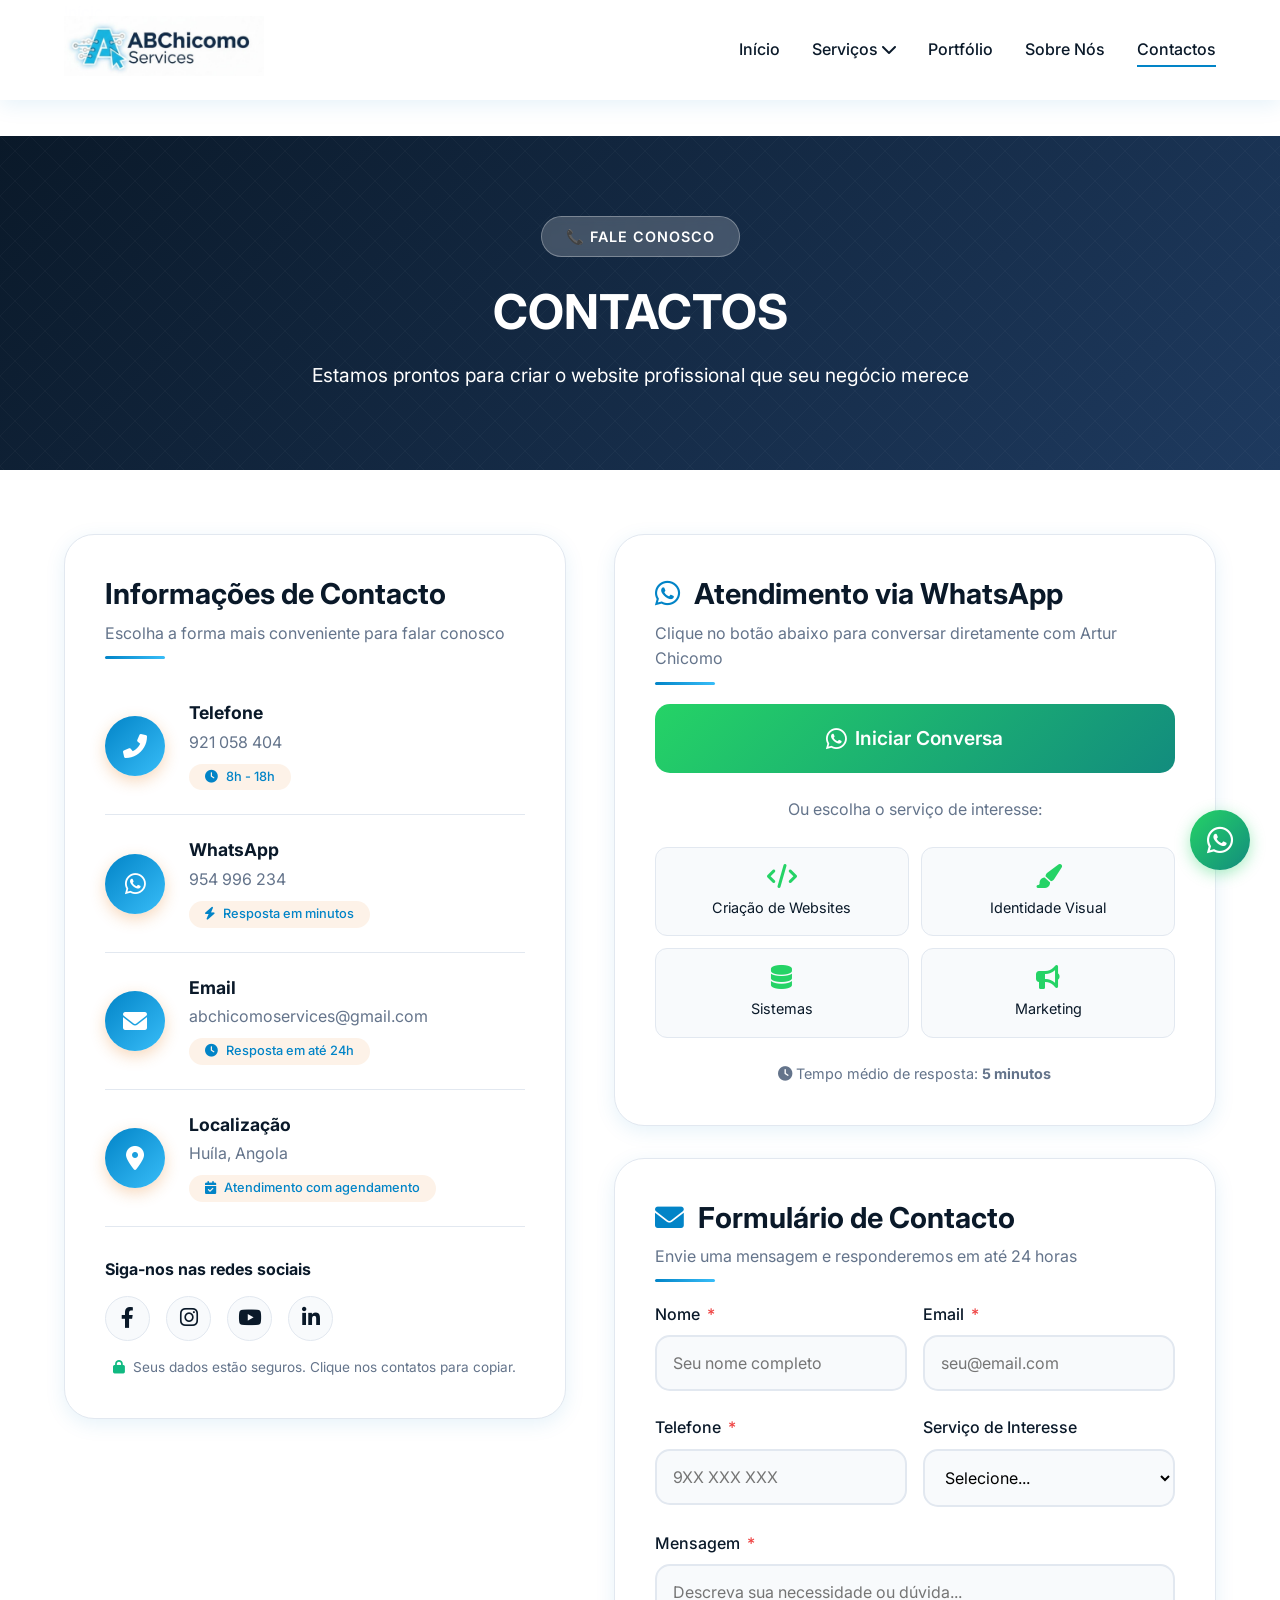
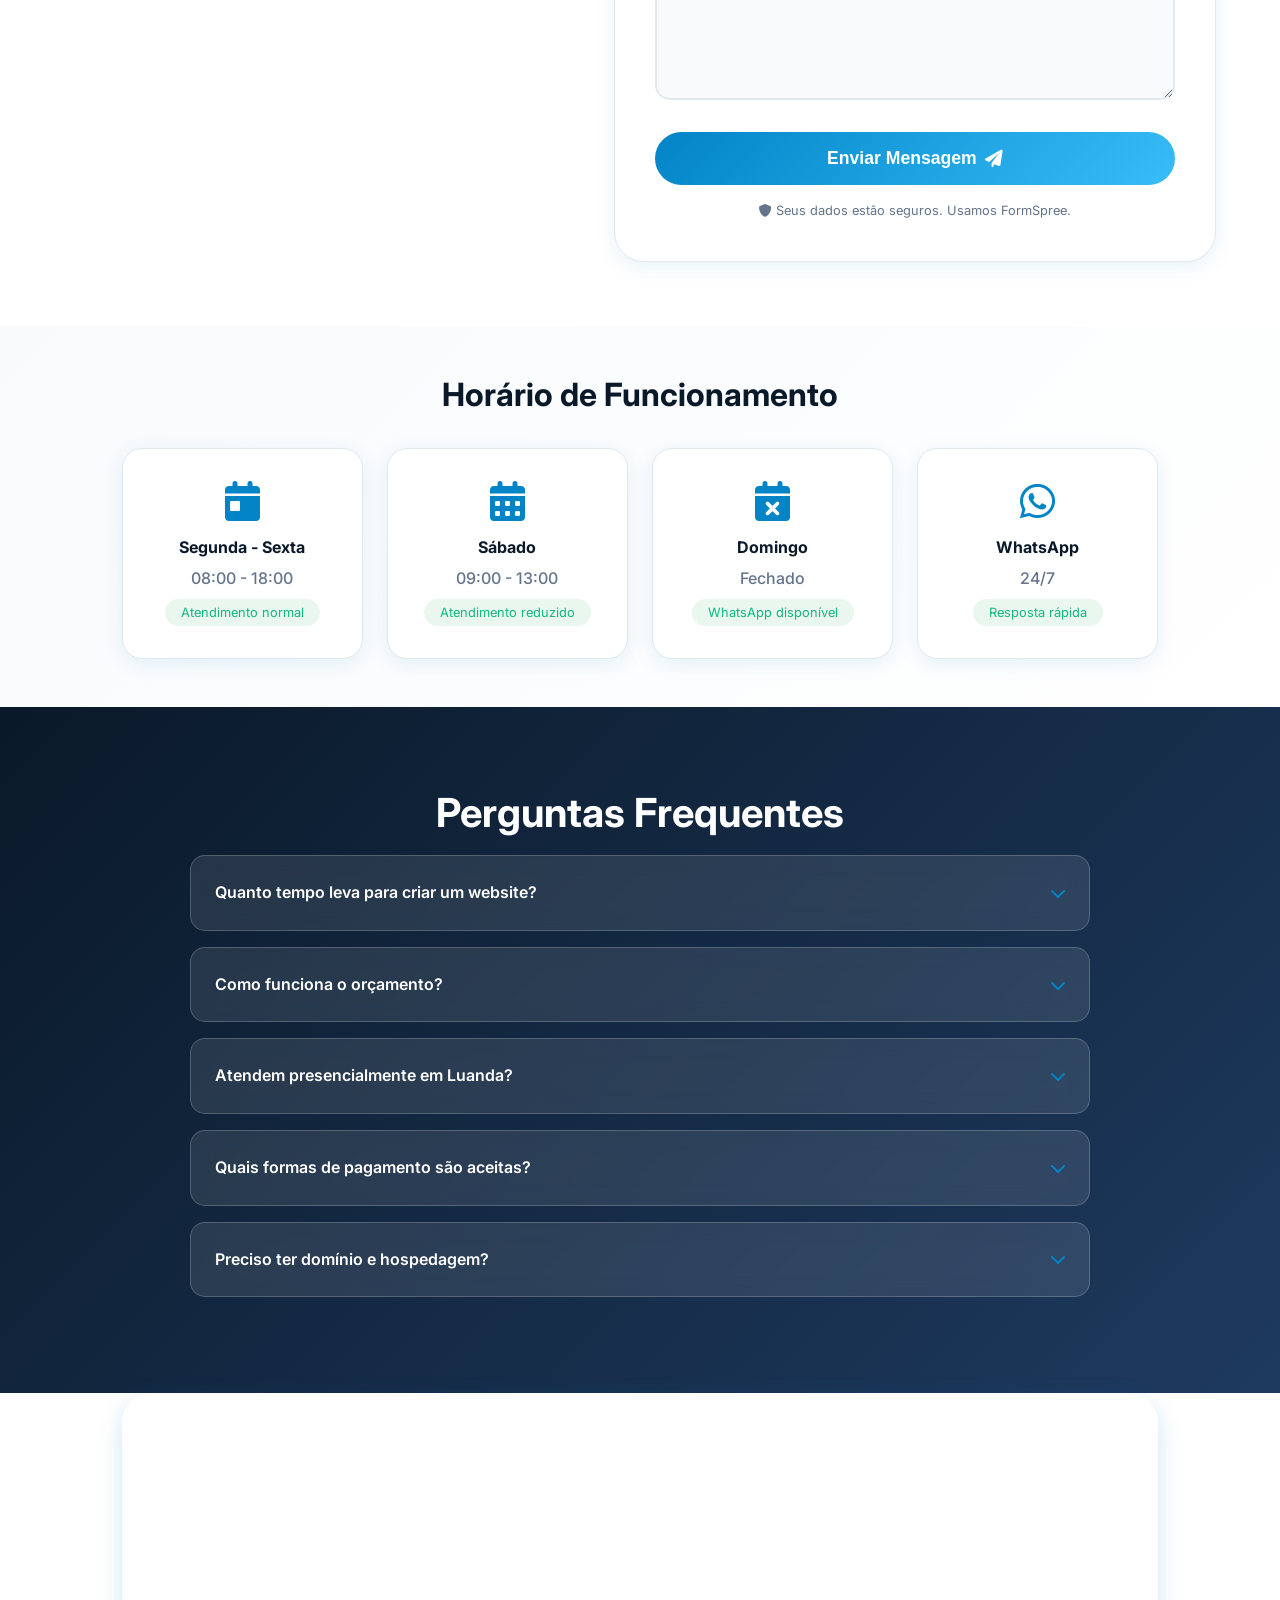
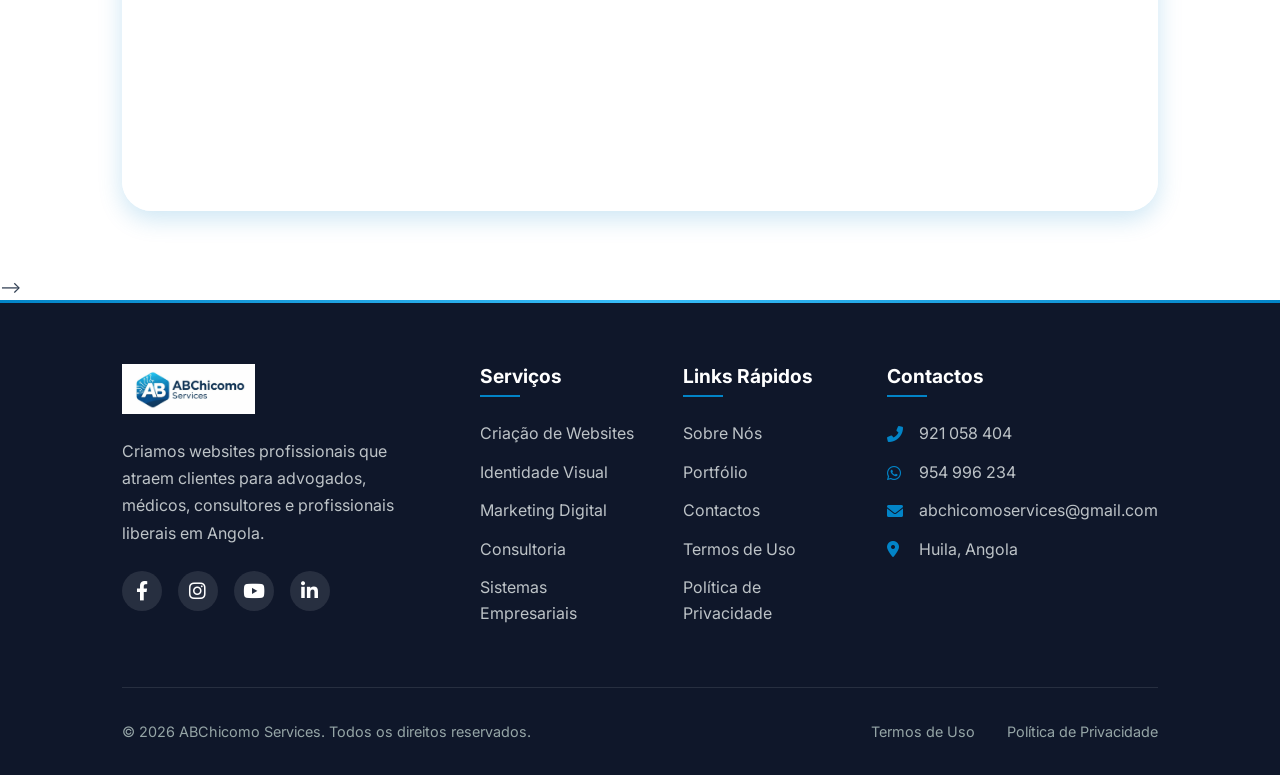
==== commit 2dc5e40c: "Add files via upload" ====
--- a/contato.html
+++ b/contato.html
@@ -1034,7 +1034,6 @@
         <section class="faq-contact">
             <div class="container">
                 <h2>Perguntas Frequentes</h2>
-                <p>Tire suas dúvidas antes de entrar em contato</p>
 
                 <div class="faq-grid">
                     <div class="faq-item">
@@ -1129,7 +1128,7 @@
         <div class="container">
             <div class="footer-grid">
                 <div class="footer-section">
-                    <img src="images/website/footer.jpg" alt="ABChicomo Services" class="footer-logo">
+                    <img src="images/website/Footer.jpeg" alt="ABChicomo Services" class="footer-logo">
                     <p class="footer-description">Criamos websites profissionais que atraem clientes para advogados,
                         médicos, consultores e profissionais liberais em Angola.</p>
                     <div class="footer-social">
